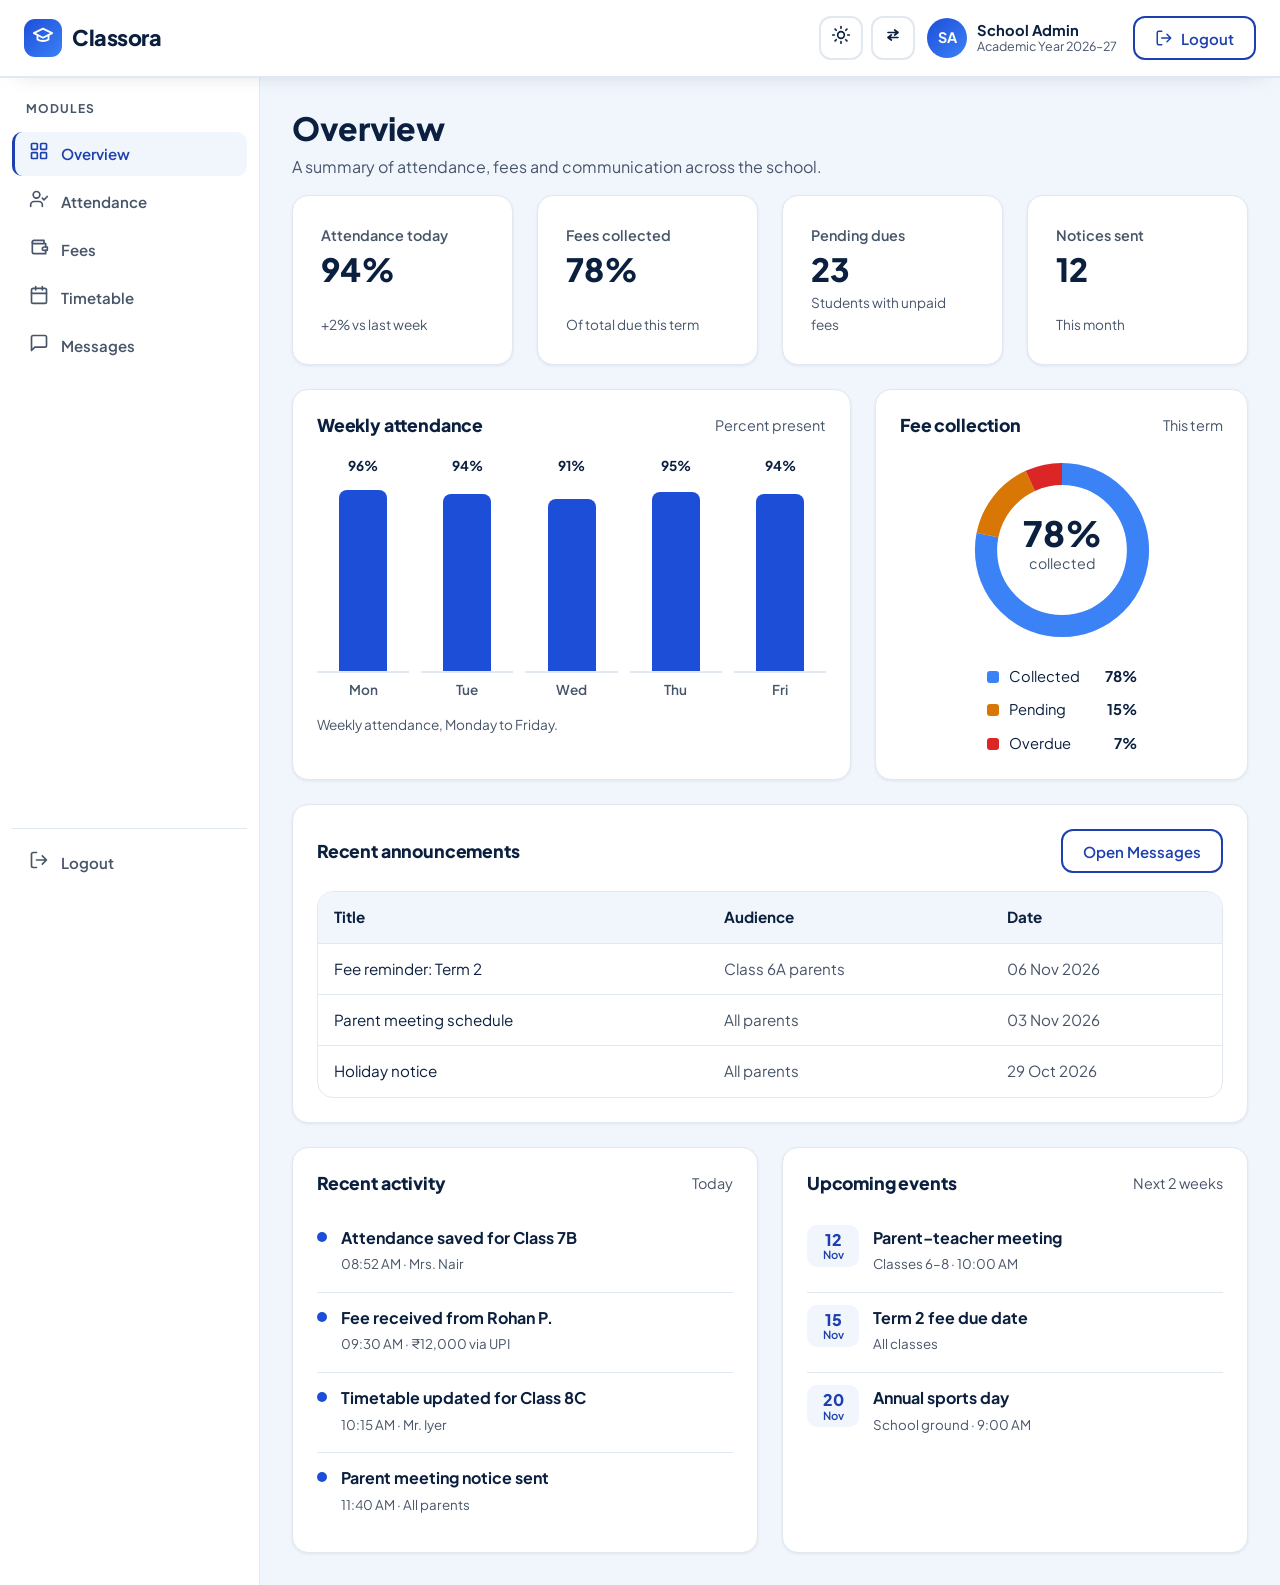
==== dashboard.html @ 637f34c2 "first commit" ====
<!DOCTYPE html>
<html lang="en" dir="ltr" data-theme="light">
<head>
  <meta charset="utf-8">
  <meta name="viewport" content="width=device-width, initial-scale=1">
  <title>Overview — Classora Dashboard</title>
  <meta name="robots" content="noindex">
  <script>
    (function () {
      try {
        var d = document.documentElement;
        d.setAttribute('data-theme', localStorage.getItem('cl-theme') || 'light');
        d.setAttribute('dir', localStorage.getItem('cl-dir') || 'ltr');
      } catch (e) {}
    })();
  </script>
  <link rel="icon" href="data:image/svg+xml,%3Csvg xmlns=%27http://www.w3.org/2000/svg%27 viewBox=%270 0 32 32%27%3E%3Crect width=%2732%27 height=%2732%27 rx=%278%27 fill=%27%231d4ed8%27/%3E%3C/svg%3E">
  <link rel="stylesheet" href="assets/css/style.css">
  <link rel="stylesheet" href="assets/css/responsive.css">
</head>
<body data-page="dashboard" data-layout="dash">

  <header class="site-header dash-header">
    <div class="dash-nav">
      <a class="brand" href="index.html" aria-label="Classora home"><span class="brand-mark"><span data-icon="cap"></span></span><span class="brand-text">Classora</span></a>
      <div class="dash-actions">
        <button type="button" class="icon-btn theme-toggle" data-theme-toggle><span data-icon="sun" data-icon-class="i-sun"></span><span data-icon="moon" data-icon-class="i-moon"></span></button>
        <button type="button" class="icon-btn dir-toggle" data-dir-toggle aria-label="Toggle text direction" title="Toggle text direction"><span data-icon="rtl" data-icon-class="i-rtl"></span></button>
        <div class="profile" role="group" aria-label="Signed in as School Admin">
          <span class="avatar" aria-hidden="true">SA</span>
          <span class="profile-text"><strong>School Admin</strong><small>Academic Year 2026&ndash;27</small></span>
        </div>
        <a class="btn btn-outline logout-btn" href="login.html" aria-label="Logout"><span data-icon="logout"></span><span class="logout-text">Logout</span></a>
      </div>
    </div>
  </header>

  <div class="dash-shell">
    <aside class="dash-side" aria-label="Dashboard navigation">
      <div class="side-inner">
      <nav class="side-nav">
        <div class="side-label">Modules</div>
        <a class="side-link is-active" href="#overview" data-view-link="overview"><span data-icon="grid"></span>Overview</a>
        <a class="side-link" href="#attendance" data-view-link="attendance"><span data-icon="userCheck"></span>Attendance</a>
        <a class="side-link" href="#fees" data-view-link="fees"><span data-icon="wallet"></span>Fees</a>
        <a class="side-link" href="#timetable" data-view-link="timetable"><span data-icon="calendar"></span>Timetable</a>
        <a class="side-link" href="#messages" data-view-link="messages"><span data-icon="chat"></span>Messages</a>
      </nav>
      <div class="side-logout-wrap">
        <a class="side-link side-logout" href="login.html"><span data-icon="logout"></span>Logout</a>
      </div>
      </div>
    </aside>

    <main class="dash-main" id="main">
      <div class="dash-top">
        <h1 id="view-title" tabindex="-1">Overview</h1>
        <p id="view-sub">A summary of attendance, fees and communication across the school.</p>
      </div>

      <!-- Overview -->
      <section class="dash-view" data-view="overview" aria-label="Overview">
        <div class="grid grid-4">
          <article class="card kpi"><span class="kpi-label">Attendance today</span><span class="kpi-value">94%</span><span class="kpi-note">+2% vs last week</span></article>
          <article class="card kpi"><span class="kpi-label">Fees collected</span><span class="kpi-value">78%</span><span class="kpi-note">Of total due this term</span></article>
          <article class="card kpi"><span class="kpi-label">Pending dues</span><span class="kpi-value">23</span><span class="kpi-note">Students with unpaid fees</span></article>
          <article class="card kpi"><span class="kpi-label">Notices sent</span><span class="kpi-value">12</span><span class="kpi-note">This month</span></article>
        </div>

        <div class="dash-cols dash-cols--wide">
          <div class="panel">
            <div class="panel-head"><h2>Weekly attendance</h2><p>Percent present</p></div>
            <div class="bar-chart" role="img" aria-label="Weekly attendance, percent present: Monday 96, Tuesday 94, Wednesday 91, Thursday 95, Friday 94">
              <div class="bars">
                <div class="bar-col"><span class="bar-val">96%</span><div class="bar-track"><div class="bar-fill" style="height:96%"></div></div><span class="bar-lab">Mon</span></div>
                <div class="bar-col"><span class="bar-val">94%</span><div class="bar-track"><div class="bar-fill" style="height:94%"></div></div><span class="bar-lab">Tue</span></div>
                <div class="bar-col"><span class="bar-val">91%</span><div class="bar-track"><div class="bar-fill" style="height:91%"></div></div><span class="bar-lab">Wed</span></div>
                <div class="bar-col"><span class="bar-val">95%</span><div class="bar-track"><div class="bar-fill" style="height:95%"></div></div><span class="bar-lab">Thu</span></div>
                <div class="bar-col"><span class="bar-val">94%</span><div class="bar-track"><div class="bar-fill" style="height:94%"></div></div><span class="bar-lab">Fri</span></div>
              </div>
            </div>
            <p class="chart-note">Weekly attendance, Monday to Friday.</p>
          </div>
          <div class="panel panel--fill">
            <div class="panel-head"><h2>Fee collection</h2><p>This term</p></div>
            <div class="donut-wrap">
              <svg class="donut" viewBox="0 0 120 120" role="img" aria-label="Fee collection: 78 percent collected, 15 percent pending, 7 percent overdue">
                <circle cx="60" cy="60" r="48" fill="none" stroke="var(--border)" stroke-width="14"/>
                <circle cx="60" cy="60" r="48" fill="none" stroke="var(--chart-2)" stroke-width="14" stroke-dasharray="235.24 301.59" stroke-dashoffset="0" transform="rotate(-90 60 60)"/>
                <circle cx="60" cy="60" r="48" fill="none" stroke="var(--chart-3)" stroke-width="14" stroke-dasharray="45.24 301.59" stroke-dashoffset="-235.24" transform="rotate(-90 60 60)"/>
                <circle cx="60" cy="60" r="48" fill="none" stroke="var(--chart-4)" stroke-width="14" stroke-dasharray="21.11 301.59" stroke-dashoffset="-280.48" transform="rotate(-90 60 60)"/>
                <text class="t-main" x="60" y="58" text-anchor="middle">78%</text>
                <text class="t-sub" x="60" y="72" text-anchor="middle">collected</text>
              </svg>
              <ul class="legend">
                <li><i style="background:var(--chart-2)"></i>Collected<span>78%</span></li>
                <li><i style="background:var(--chart-3)"></i>Pending<span>15%</span></li>
                <li><i style="background:var(--chart-4)"></i>Overdue<span>7%</span></li>
              </ul>
            </div>
          </div>
        </div>

        <div class="panel">
          <div class="panel-head"><h2>Recent announcements</h2><button type="button" class="btn btn-outline" data-goto="messages">Open Messages</button></div>
          <div class="table-wrap" tabindex="0" role="region" aria-label="Recent announcements table">
            <table class="data-table">
              <thead><tr><th scope="col">Title</th><th scope="col">Audience</th><th scope="col">Date</th></tr></thead>
              <tbody>
                <tr><td>Fee reminder: Term 2</td><td class="muted">Class 6A parents</td><td class="muted">06 Nov 2026</td></tr>
                <tr><td>Parent meeting schedule</td><td class="muted">All parents</td><td class="muted">03 Nov 2026</td></tr>
                <tr><td>Holiday notice</td><td class="muted">All parents</td><td class="muted">29 Oct 2026</td></tr>
              </tbody>
            </table>
          </div>
        </div>

        <div class="dash-cols">
          <div class="panel">
            <div class="panel-head"><h2>Recent activity</h2><p>Today</p></div>
            <ul class="feed">
              <li><span class="feed-dot"></span><div><strong>Attendance saved for Class 7B</strong><small>08:52 AM &middot; Mrs. Nair</small></div></li>
              <li><span class="feed-dot"></span><div><strong>Fee received from Rohan P.</strong><small>09:30 AM &middot; &#8377;12,000 via UPI</small></div></li>
              <li><span class="feed-dot"></span><div><strong>Timetable updated for Class 8C</strong><small>10:15 AM &middot; Mr. Iyer</small></div></li>
              <li><span class="feed-dot"></span><div><strong>Parent meeting notice sent</strong><small>11:40 AM &middot; All parents</small></div></li>
            </ul>
          </div>
          <div class="panel">
            <div class="panel-head"><h2>Upcoming events</h2><p>Next 2 weeks</p></div>
            <ul class="feed">
              <li><span class="feed-date">12<small>Nov</small></span><div><strong>Parent&ndash;teacher meeting</strong><small>Classes 6&ndash;8 &middot; 10:00 AM</small></div></li>
              <li><span class="feed-date">15<small>Nov</small></span><div><strong>Term 2 fee due date</strong><small>All classes</small></div></li>
              <li><span class="feed-date">20<small>Nov</small></span><div><strong>Annual sports day</strong><small>School ground &middot; 9:00 AM</small></div></li>
            </ul>
          </div>
        </div>
      </section>

      <!-- Attendance -->
      <section class="dash-view" data-view="attendance" aria-label="Attendance" hidden>
        <div class="grid grid-3">
          <article class="card kpi"><span class="kpi-label">Present</span><span class="kpi-value" data-count="present">0</span><span class="kpi-note">Class 6A &middot; 8 students</span></article>
          <article class="card kpi"><span class="kpi-label">Absent</span><span class="kpi-value" data-count="absent">0</span><span class="kpi-note">Updates as you change a status</span></article>
          <article class="card kpi"><span class="kpi-label">Late</span><span class="kpi-value" data-count="late">0</span><span class="kpi-note">Updates as you change a status</span></article>
        </div>
        <div class="toolbar">
          <div class="chip-group" role="group" aria-label="Class">
            <span class="chip is-on">Class 6A</span><span class="chip">Class 7B</span><span class="chip">Class 8C</span><span class="chip">Class 9A</span>
          </div>
          <div class="toolbar-right"><span class="date-pill">Mon, 9 Nov 2026</span><button type="button" class="btn btn-outline" data-mark-all>Mark all present</button></div>
        </div>
        <div class="dash-cols dash-cols--wide">
        <div class="stack">
        <div class="panel">
          <div class="panel-head"><h2>Class 6A attendance</h2><button type="button" class="btn btn-primary" data-action-msg="Attendance for Class 6A has been saved.">Save attendance</button></div>
          <div class="table-wrap" tabindex="0" role="region" aria-label="Class 6A attendance table">
            <table class="data-table data-table--compact">
              <thead><tr><th scope="col">Roll</th><th scope="col">Student</th><th scope="col">Status</th></tr></thead>
              <tbody>
                <tr><td class="muted">01</td><td>Aarav S.</td><td><select class="att-select select-sm" aria-label="Attendance for Aarav S."><option value="present" selected>Present</option><option value="absent">Absent</option><option value="late">Late</option></select></td></tr>
                <tr><td class="muted">02</td><td>Meera K.</td><td><select class="att-select select-sm" aria-label="Attendance for Meera K."><option value="present" selected>Present</option><option value="absent">Absent</option><option value="late">Late</option></select></td></tr>
                <tr><td class="muted">03</td><td>Rohan P.</td><td><select class="att-select select-sm" aria-label="Attendance for Rohan P."><option value="present">Present</option><option value="absent" selected>Absent</option><option value="late">Late</option></select></td></tr>
                <tr><td class="muted">04</td><td>Ananya D.</td><td><select class="att-select select-sm" aria-label="Attendance for Ananya D."><option value="present" selected>Present</option><option value="absent">Absent</option><option value="late">Late</option></select></td></tr>
                <tr><td class="muted">05</td><td>Kabir M.</td><td><select class="att-select select-sm" aria-label="Attendance for Kabir M."><option value="present">Present</option><option value="absent">Absent</option><option value="late" selected>Late</option></select></td></tr>
                <tr><td class="muted">06</td><td>Isha R.</td><td><select class="att-select select-sm" aria-label="Attendance for Isha R."><option value="present" selected>Present</option><option value="absent">Absent</option><option value="late">Late</option></select></td></tr>
                <tr><td class="muted">07</td><td>Vihaan T.</td><td><select class="att-select select-sm" aria-label="Attendance for Vihaan T."><option value="present" selected>Present</option><option value="absent">Absent</option><option value="late">Late</option></select></td></tr>
                <tr><td class="muted">08</td><td>Diya N.</td><td><select class="att-select select-sm" aria-label="Attendance for Diya N."><option value="present" selected>Present</option><option value="absent">Absent</option><option value="late">Late</option></select></td></tr>
              </tbody>
            </table>
          </div>
          <div class="form-status" role="status" aria-live="polite" hidden><span class="status-text"></span></div>
        </div>
        <div class="panel">
          <div class="panel-head"><h2>Last 10 school days</h2><p>School-wide percent present</p></div>
          <div class="spark" role="img" aria-label="School-wide attendance over the last 10 school days, between 89 and 96 percent">
            <i style="height:92%"></i><i style="height:94%"></i><i style="height:90%"></i><i style="height:95%"></i><i style="height:96%"></i><i style="height:91%"></i><i style="height:89%"></i><i style="height:94%"></i><i style="height:95%"></i><i style="height:94%"></i>
          </div>
          <p class="chart-note">Average 93.0% &middot; best day 96% &middot; lowest day 89%.</p>
        </div>
        </div>
        <div class="stack">
          <div class="panel">
            <div class="panel-head"><h2>Class-wise today</h2><p>Percent present</p></div>
            <ul class="meters">
              <li><span>Class 6A</span><div class="meter"><i style="width:94%"></i></div><b>94%</b></li>
              <li><span>Class 7B</span><div class="meter"><i style="width:95%"></i></div><b>95%</b></li>
              <li><span>Class 8C</span><div class="meter"><i style="width:89%"></i></div><b>89%</b></li>
              <li><span>Class 9A</span><div class="meter"><i style="width:92%"></i></div><b>92%</b></li>
              <li><span>Class 10B</span><div class="meter"><i style="width:97%"></i></div><b>97%</b></li>
            </ul>
          </div>
          <div class="panel">
            <div class="panel-head"><h2>Needs follow-up</h2><p>Absent or late today</p></div>
            <ul class="feed">
              <li><span class="avatar avatar--sm" aria-hidden="true">RP</span><div><strong>Rohan P.</strong><small>Absent &middot; Parent not yet informed</small></div><button type="button" class="btn btn-outline btn-sm" data-action-msg="Parent of Rohan P. has been notified.">Notify</button></li>
              <li><span class="avatar avatar--sm" aria-hidden="true">KM</span><div><strong>Kabir M.</strong><small>Late &middot; Arrived 09:20</small></div><button type="button" class="btn btn-outline btn-sm" data-action-msg="Parent of Kabir M. has been notified.">Notify</button></li>
            </ul>
            <div class="form-status" role="status" aria-live="polite" hidden><span class="status-text"></span></div>
          </div>
          <div class="panel">
            <div class="panel-head"><h2>Leave requests</h2><p>Awaiting approval</p></div>
            <ul class="feed">
              <li><span class="avatar avatar--sm" aria-hidden="true">AD</span><div><strong>Ananya D.</strong><small>Class 6A &middot; 10 &ndash; 11 Nov &middot; Family function</small></div><button type="button" class="btn btn-outline btn-sm" data-action-msg="Leave approved for Ananya D.">Approve</button></li>
              <li><span class="avatar avatar--sm" aria-hidden="true">IR</span><div><strong>Isha R.</strong><small>Class 8C &middot; 12 Nov &middot; Medical</small></div><button type="button" class="btn btn-outline btn-sm" data-action-msg="Leave approved for Isha R.">Approve</button></li>
              <li><span class="avatar avatar--sm" aria-hidden="true">VT</span><div><strong>Vihaan T.</strong><small>Class 8C &middot; 14 Nov &middot; Sports event</small></div><button type="button" class="btn btn-outline btn-sm" data-action-msg="Leave approved for Vihaan T.">Approve</button></li>
            </ul>
            <div class="form-status" role="status" aria-live="polite" hidden><span class="status-text"></span></div>
          </div>
        </div>
        </div>
      </section>

      <!-- Fees -->
      <section class="dash-view" data-view="fees" aria-label="Fees" hidden>
        <div class="grid grid-3">
          <article class="card kpi"><span class="kpi-label">Collected</span><span class="kpi-value">&#8377;4,86,000</span><span class="kpi-note">78% of total due</span></article>
          <article class="card kpi"><span class="kpi-label">Pending</span><span class="kpi-value">&#8377;93,000</span><span class="kpi-note">15% of total due</span></article>
          <article class="card kpi"><span class="kpi-label">Overdue</span><span class="kpi-value">&#8377;43,000</span><span class="kpi-note">7% of total due</span></article>
        </div>
        <div class="panel">
          <div class="panel-head"><h2>Term 2 collection</h2><p>&#8377;6,22,000 due in total</p></div>
          <div class="stackbar" role="img" aria-label="78 percent collected, 15 percent pending, 7 percent overdue"><i style="width:78%;background:var(--chart-2)"></i><i style="width:15%;background:var(--chart-3)"></i><i style="width:7%;background:var(--chart-4)"></i></div>
          <ul class="legend legend--row"><li><i style="background:var(--chart-2)"></i>Collected<span>78%</span></li><li><i style="background:var(--chart-3)"></i>Pending<span>15%</span></li><li><i style="background:var(--chart-4)"></i>Overdue<span>7%</span></li></ul>
        </div>
        <div class="toolbar">
          <div class="chip-group" data-filter-group="fee-table" role="group" aria-label="Filter fee records">
            <button type="button" class="chip is-on" data-filter="all" aria-pressed="true">All</button><button type="button" class="chip" data-filter="paid" aria-pressed="false">Paid</button><button type="button" class="chip" data-filter="pending" aria-pressed="false">Pending</button><button type="button" class="chip" data-filter="overdue" aria-pressed="false">Overdue</button>
          </div>
          <div class="toolbar-right"><span class="date-pill">Term 2 &middot; 2026&ndash;27</span></div>
        </div>
        <div class="dash-cols dash-cols--wide">
        <div class="stack">
        <div class="panel">
          <div class="panel-head"><h2>Fee records</h2><button type="button" class="btn btn-primary" data-action-msg="Fee reminders have been queued for all students with pending dues.">Send reminders</button></div>
          <div class="table-wrap" tabindex="0" role="region" aria-label="Fee records table">
            <table class="data-table" id="fee-table">
              <thead><tr><th scope="col">Student</th><th scope="col">Class</th><th scope="col">Amount</th><th scope="col">Due date</th><th scope="col">Status</th></tr></thead>
              <tbody>
                <tr data-status="paid"><td>Aarav S.</td><td class="muted">6A</td><td>&#8377;12,000</td><td class="muted">15 Nov 2026</td><td><span class="badge badge--ok">Paid</span></td></tr>
                <tr data-status="pending"><td>Meera K.</td><td class="muted">6A</td><td>&#8377;12,000</td><td class="muted">15 Nov 2026</td><td><span class="badge badge--warn">Pending</span></td></tr>
                <tr data-status="overdue"><td>Rohan P.</td><td class="muted">6A</td><td>&#8377;12,000</td><td class="muted">31 Oct 2026</td><td><span class="badge badge--bad">Overdue</span></td></tr>
                <tr data-status="paid"><td>Ananya D.</td><td class="muted">7B</td><td>&#8377;13,500</td><td class="muted">15 Nov 2026</td><td><span class="badge badge--ok">Paid</span></td></tr>
                <tr data-status="pending"><td>Kabir M.</td><td class="muted">7B</td><td>&#8377;13,500</td><td class="muted">15 Nov 2026</td><td><span class="badge badge--warn">Pending</span></td></tr>
                <tr data-status="overdue"><td>Isha R.</td><td class="muted">8C</td><td>&#8377;15,000</td><td class="muted">31 Oct 2026</td><td><span class="badge badge--bad">Overdue</span></td></tr>
                <tr data-status="paid"><td>Vihaan T.</td><td class="muted">8C</td><td>&#8377;15,000</td><td class="muted">15 Nov 2026</td><td><span class="badge badge--ok">Paid</span></td></tr>
                <tr data-status="paid"><td>Diya N.</td><td class="muted">9A</td><td>&#8377;16,500</td><td class="muted">15 Nov 2026</td><td><span class="badge badge--ok">Paid</span></td></tr>
              </tbody>
            </table>
          </div>
          <p class="chart-note">Showing 8 of 8 records.</p>
          <div class="form-status" role="status" aria-live="polite" hidden><span class="status-text"></span></div>
        </div>
          <div class="panel">
            <div class="panel-head"><h2>Upcoming dues</h2><p>Next 3 weeks</p></div>
            <ul class="feed">
              <li><span class="feed-date">15<small>Nov</small></span><div><strong>Term 2 instalment</strong><small>All classes &middot; &#8377;1,24,000 expected</small></div></li>
              <li><span class="feed-date">30<small>Nov</small></span><div><strong>Transport fee</strong><small>Bus routes 1&ndash;4 &middot; &#8377;38,000</small></div></li>
              <li><span class="feed-date">05<small>Dec</small></span><div><strong>Annual day contribution</strong><small>Classes 6&ndash;10 &middot; &#8377;22,500</small></div></li>
            </ul>
          </div>
        </div>
        <div class="stack">
          <div class="panel">
            <div class="panel-head"><h2>Collection by class</h2><p>Percent collected</p></div>
            <ul class="meters">
              <li><span>Class 6A</span><div class="meter"><i style="width:82%"></i></div><b>82%</b></li>
              <li><span>Class 7B</span><div class="meter"><i style="width:76%"></i></div><b>76%</b></li>
              <li><span>Class 8C</span><div class="meter"><i style="width:71%"></i></div><b>71%</b></li>
              <li><span>Class 9A</span><div class="meter"><i style="width:84%"></i></div><b>84%</b></li>
            </ul>
          </div>
          <div class="panel">
            <div class="panel-head"><h2>How parents pay</h2><p>This term</p></div>
            <ul class="meters">
              <li><span>UPI</span><div class="meter"><i style="width:52%"></i></div><b>52%</b></li>
              <li><span>Cards</span><div class="meter"><i style="width:21%"></i></div><b>21%</b></li>
              <li><span>Net banking</span><div class="meter"><i style="width:17%"></i></div><b>17%</b></li>
              <li><span>Cash</span><div class="meter"><i style="width:10%"></i></div><b>10%</b></li>
            </ul>
          </div>
          <div class="panel">
            <div class="panel-head"><h2>Recent payments</h2><p>Last 7 days</p></div>
            <ul class="feed">
              <li><span class="avatar avatar--sm" aria-hidden="true">AS</span><div><strong>Aarav S.</strong><small>&#8377;12,000 &middot; UPI &middot; 8 Nov</small></div><span class="badge badge--ok">Paid</span></li>
              <li><span class="avatar avatar--sm" aria-hidden="true">AD</span><div><strong>Ananya D.</strong><small>&#8377;13,500 &middot; Card &middot; 7 Nov</small></div><span class="badge badge--ok">Paid</span></li>
              <li><span class="avatar avatar--sm" aria-hidden="true">VT</span><div><strong>Vihaan T.</strong><small>&#8377;15,000 &middot; Net banking &middot; 5 Nov</small></div><span class="badge badge--ok">Paid</span></li>
              <li><span class="avatar avatar--sm" aria-hidden="true">DN</span><div><strong>Diya N.</strong><small>&#8377;16,500 &middot; UPI &middot; 4 Nov</small></div><span class="badge badge--ok">Paid</span></li>
            </ul>
          </div>
        </div>
        </div>
      </section>

      <!-- Timetable -->
      <section class="dash-view" data-view="timetable" aria-label="Timetable" hidden>
        <div class="panel">
          <div class="panel-head"><h2>Class 6A weekly timetable</h2><p>Term 2 schedule</p></div>
          <div class="table-wrap" tabindex="0" role="region" aria-label="Weekly timetable">
            <table class="data-table tt">
              <thead><tr><th scope="col">Time</th><th scope="col">Mon</th><th scope="col">Tue</th><th scope="col">Wed</th><th scope="col">Thu</th><th scope="col">Fri</th></tr></thead>
              <tbody>
                <tr><td>08:30</td><td>Mathematics</td><td>English</td><td>Science</td><td>Mathematics</td><td>History</td></tr>
                <tr><td>09:20</td><td>English</td><td>Science</td><td>Mathematics</td><td>Art</td><td>English</td></tr>
                <tr><td>10:10</td><td>Science</td><td>History</td><td>English</td><td>Science</td><td>Mathematics</td></tr>
                <tr class="break"><td>11:00</td><td colspan="5">Break</td></tr>
                <tr><td>11:30</td><td>History</td><td>Mathematics</td><td>Computer Lab</td><td>English</td><td>Science</td></tr>
                <tr><td>12:20</td><td>Physical Ed.</td><td>Art</td><td>History</td><td>Mathematics</td><td>Library</td></tr>
                <tr><td>13:10</td><td>Library</td><td>Physical Ed.</td><td>Art</td><td>Computer Lab</td><td>Physical Ed.</td></tr>
              </tbody>
            </table>
          </div>
        </div>
      </section>

      <!-- Messages -->
      <section class="dash-view" data-view="messages" aria-label="Messages" hidden>
        <div class="dash-cols">
          <div class="panel">
            <div class="panel-head"><h2>New announcement</h2></div>
            <form data-form data-ok="Announcement sent to parents of the selected class." novalidate>
              <div class="form-grid">
                <div class="field field--full">
                  <label for="m-aud">Audience <span class="req" aria-hidden="true">*</span></label>
                  <select id="m-aud" name="audience" required>
                    <option value="">Select audience</option>
                    <option>All parents</option>
                    <option>Class 6A parents</option>
                    <option>Class 7B parents</option>
                    <option>Class 8C parents</option>
                  </select>
                  <span class="field-error" role="alert"></span>
                </div>
                <div class="field field--full">
                  <label for="m-sub">Subject <span class="req" aria-hidden="true">*</span></label>
                  <input id="m-sub" name="subject" type="text" placeholder="Announcement subject" required>
                  <span class="field-error" role="alert"></span>
                </div>
                <div class="field field--full">
                  <label for="m-msg">Message <span class="req" aria-hidden="true">*</span></label>
                  <textarea id="m-msg" name="message" placeholder="Write your message to parents" required></textarea>
                  <span class="field-error" role="alert"></span>
                </div>
              </div>
              <div class="form-actions"><button type="submit" class="btn btn-primary">Send announcement</button></div>
              <div class="form-status" role="status" aria-live="polite" hidden><span class="status-text"></span></div>
            </form>
          </div>
          <div class="panel">
            <div class="panel-head"><h2>Recent announcements</h2><p>Last 7 days</p></div>
            <div class="table-wrap" tabindex="0" role="region" aria-label="Recent announcements table">
              <table class="data-table">
                <thead><tr><th scope="col">Title</th><th scope="col">Audience</th><th scope="col">Date</th></tr></thead>
                <tbody>
                  <tr><td>Fee reminder: Term 2</td><td class="muted">Class 6A parents</td><td class="muted">06 Nov 2026</td></tr>
                  <tr><td>Parent meeting schedule</td><td class="muted">All parents</td><td class="muted">03 Nov 2026</td></tr>
                  <tr><td>Holiday notice</td><td class="muted">All parents</td><td class="muted">29 Oct 2026</td></tr>
                  <tr><td>Sports day details</td><td class="muted">Class 8C parents</td><td class="muted">22 Oct 2026</td></tr>
                </tbody>
              </table>
            </div>
          </div>
        </div>
      </section>
    </main>
  </div>

  <script src="assets/js/main.js"></script>
  <script src="assets/js/dashboard.js"></script>
</body>
</html>
---- assets/css/style.css ----
/* =========================================================
   Classora — School Management SaaS
   Design system + shared components (logical properties used
   throughout so RTL mirrors without per-component overrides)
   ========================================================= */

:root {
  --primary: #1d4ed8;
  --primary-700: #1e40af;
  --primary-text: #1e40af;
  --accent: #e8603f;
  --accent-soft: #fde4dc;
  --bg: #ffffff;
  --bg-soft: #f1f6fd;
  --surface: #ffffff;
  --text: #0b1f3f;
  --muted: #475569;
  --border: #e2e8f0;
  --footer-bg: #0b1f3f;
  --footer-text: #b3c6e6;
  --shadow-sm: 0 1px 3px rgba(15, 23, 42, .08);
  --shadow-md: 0 10px 30px rgba(15, 23, 42, .08);
  --shadow-lg: 0 24px 60px rgba(11, 31, 63, .18);
  --radius: 16px;
  --radius-sm: 12px;
  --container: 1240px;
  --gutter: clamp(16px, 4vw, 32px);
  --header-h: 76px;
  --btn-h: 44px;
  --hero-h: 380px; /* shared inner-page hero height (About, Features, Pricing, Contact) */
  --section-y: clamp(56px, 8vw, 96px);
  --font: "Plus Jakarta Sans", "Inter", system-ui, -apple-system, "Segoe UI", Roboto, Arial, sans-serif;
}

html[data-theme="dark"] {
  --primary-text: #93bbff;
  --accent: #7db4f0;
  --accent-soft: #4a2418;
  --bg: #0a1428;
  --bg-soft: #0f1e3a;
  --surface: #122547;
  --text: #e6eefc;
  --muted: #a9bddf;
  --border: #2a4170;
  --footer-bg: #050d1e;
  --shadow-sm: 0 1px 3px rgba(0, 0, 0, .4);
  --shadow-md: 0 10px 30px rgba(0, 0, 0, .35);
  --shadow-lg: 0 24px 60px rgba(0, 0, 0, .5);
}

/* ---------- Base ---------- */
*, *::before, *::after { box-sizing: border-box; }
html { scroll-behavior: smooth; -webkit-text-size-adjust: 100%; }
body {
  margin: 0;
  font-family: var(--font);
  font-size: 16px;
  line-height: 1.6;
  color: var(--text);
  background: var(--bg);
  min-width: 0;
}
img { max-width: 100%; height: auto; display: block; background: var(--bg-soft); }
a { color: inherit; text-decoration: none; }
h1, h2, h3, h4 { line-height: 1.2; margin: 0 0 .5em; letter-spacing: -.01em; overflow-wrap: anywhere; }
h1 { font-size: clamp(2rem, 5vw, 3.5rem); font-weight: 800; }
h2 { font-size: clamp(1.6rem, 3.4vw, 2.5rem); font-weight: 800; }
h3 { font-size: 1.2rem; font-weight: 700; }
p { margin: 0 0 1em; color: var(--muted); overflow-wrap: anywhere; }
ul { margin: 0; padding: 0; list-style: none; }
button { font: inherit; color: inherit; cursor: pointer; }
:focus-visible { outline: 3px solid var(--accent); outline-offset: 2px; border-radius: 6px; }
.sr-only { position: absolute; width: 1px; height: 1px; overflow: hidden; clip: rect(0 0 0 0); white-space: nowrap; }
.icon { width: 1.25em; height: 1.25em; flex: none; }

.container { width: 100%; max-width: var(--container); margin-inline: auto; padding-inline: var(--gutter); }
.section { padding-block: var(--section-y); }
.section--soft { background: var(--bg-soft); }
.section-head { max-width: 680px; margin: 0 auto 48px; text-align: center; }
.eyebrow {
  display: inline-block; font-size: .8rem; font-weight: 700; letter-spacing: .08em; text-transform: uppercase;
  color: var(--primary-text); background: var(--bg-soft); border: 1px solid var(--border);
  padding: 6px 14px; border-radius: 999px; margin-bottom: 16px;
}
.section--soft .eyebrow { background: var(--surface); }

/* ---------- Buttons (one size system everywhere) ---------- */
.btn {
  display: inline-flex; align-items: center; justify-content: center; gap: 8px;
  height: var(--btn-h); padding-inline: 20px;
  font-size: 15px; font-weight: 600; line-height: 1; white-space: nowrap;
  border-radius: var(--radius-sm); border: 2px solid transparent;
  transition: background-color .2s, border-color .2s, color .2s, transform .2s;
}
.btn .icon { width: 18px; height: 18px; }
.btn-primary { background: var(--primary); color: #fff; border-color: var(--primary); }
.btn-primary:hover { background: var(--primary-700); border-color: var(--primary-700); }
.btn-outline { background: transparent; color: var(--primary-text); border-color: var(--primary-text); }
.btn-outline:hover { background: var(--primary); border-color: var(--primary); color: #fff; }
.btn-light { background: #fff; color: #0b1f3f; border-color: #fff; }
.btn-light:hover { background: #e3edff; border-color: #e3edff; }
.btn-ghost-light { background: transparent; color: #fff; border-color: rgba(255, 255, 255, .7); }
.btn-ghost-light:hover { background: rgba(255, 255, 255, .15); }
.btn-lg { height: 52px; padding-inline: 28px; font-size: 16px; }

.icon-btn {
  display: inline-flex; align-items: center; justify-content: center;
  width: var(--btn-h); height: var(--btn-h); flex: none;
  border: 2px solid var(--border); background: var(--surface); color: var(--text);
  border-radius: var(--radius-sm); font-size: 13px; font-weight: 700;
  transition: border-color .2s, background-color .2s;
}
.icon-btn:hover { border-color: var(--primary-text); }
.icon-btn .icon { width: 20px; height: 20px; }
.theme-toggle .i-moon { display: none; }
html[data-theme="dark"] .theme-toggle .i-sun { display: none; }
html[data-theme="dark"] .theme-toggle .i-moon { display: block; }

/* ---------- Header / navbar ---------- */
.site-header {
  position: sticky; top: 0; z-index: 100; height: var(--header-h);
  background: color-mix(in srgb, var(--bg) 92%, transparent);
  backdrop-filter: blur(10px); -webkit-backdrop-filter: blur(10px);
  border-bottom: 1px solid var(--border);
}
.nav { height: 100%; display: flex; align-items: center; gap: 24px; }
.brand { display: inline-flex; align-items: center; gap: 10px; font-weight: 800; font-size: 1.35rem; letter-spacing: -.02em; flex: none; }
.brand-mark {
  width: 38px; height: 38px; border-radius: 11px; display: grid; place-items: center; color: #fff;
  background: linear-gradient(135deg, #1d4ed8, #3b82f6);
}
.brand-mark .icon { width: 22px; height: 22px; }

.nav-links { display: flex; align-items: center; gap: 2px; margin-inline: auto; }
.nav-link {
  display: inline-flex; align-items: center; gap: 6px; height: 40px; padding-inline: 14px;
  font-size: 15px; font-weight: 600; color: var(--muted); border-radius: 10px; white-space: nowrap;
  background: none; border: 0; transition: color .2s, background-color .2s;
}
.nav-link:hover { color: var(--text); background: var(--bg-soft); }
.nav-link.is-active { color: var(--primary-text); background: var(--bg-soft); box-shadow: inset 0 -3px 0 var(--primary-text); }
.nav-link .chev { width: 14px; height: 14px; transition: transform .2s; }
.nav-dd[data-open="true"] > .nav-link .chev { transform: rotate(180deg); }

.nav-dd { position: relative; }
.dd-menu {
  position: absolute; inset-inline-start: 0; top: calc(100% + 8px); min-width: 190px; padding: 8px;
  background: var(--surface); border: 1px solid var(--border); border-radius: var(--radius-sm);
  box-shadow: var(--shadow-md); display: none;
}
.nav-dd[data-open="true"] > .dd-menu { display: block; }
.dd-menu a { display: block; padding: 10px 14px; border-radius: 8px; font-weight: 600; font-size: 15px; color: var(--muted); }
.dd-menu a:hover, .dd-menu a.is-active { background: var(--bg-soft); color: var(--primary-text); }

.nav-actions { display: flex; align-items: center; gap: 10px; flex: none; }
.nav-actions .btn { min-width: 112px; }
.nav-toggle { display: none; }
.nav-toggle .i-close { display: none; }
.nav-toggle[aria-expanded="true"] .i-menu { display: none; }
.nav-toggle[aria-expanded="true"] .i-close { display: block; }

/* mobile / tablet panel */
.mobile-menu {
  display: none; position: fixed; inset-inline: 0; top: var(--header-h); bottom: 0; z-index: 99;
  overflow-y: auto; padding: 16px var(--gutter) 32px; background: var(--bg); border-top: 1px solid var(--border);
}
.mobile-menu[data-open="true"] { display: block; }
.mobile-menu .m-link {
  display: flex; align-items: center; justify-content: space-between; width: 100%;
  min-height: 52px; padding: 12px 16px; font-size: 17px; font-weight: 600; color: var(--text);
  background: none; border: 0; border-bottom: 1px solid var(--border); text-align: start;
  border-radius: 12px; transition: background-color .2s, color .2s, border-color .2s;
  margin-block: 3px;
}
.mobile-menu .m-link:hover {
  background: var(--bg-soft);
  color: var(--text);
}
.mobile-menu .m-link.is-active {
  color: #1d4ed8;
  background: #dbeafe;
  font-weight: 800;
  border-inline-start: 4px solid #1d4ed8;
  border-bottom-color: transparent;
  padding-inline-start: 16px;
  box-shadow: 0 2px 8px -2px rgba(29, 78, 216, .18);
}
html[data-theme="dark"] .mobile-menu .m-link.is-active {
  color: #bfdbfe;
  background: #1e3a8a;
  border-inline-start-color: #60a5fa;
  border-bottom-color: transparent;
  box-shadow: 0 2px 8px -2px rgba(0, 0, 0, .4);
}
.mobile-menu .m-link.is-active .chev {
  color: #1d4ed8;
}
html[data-theme="dark"] .mobile-menu .m-link.is-active .chev {
  color: #bfdbfe;
}
.mobile-menu .m-sub {
  display: none;
  padding: 6px 0 6px 14px;
  border-inline-start: 2px solid var(--border);
  margin-inline-start: 14px;
  margin-block: 4px;
}
.mobile-menu .m-dd[data-open="true"] .m-sub { display: block; }
.mobile-menu .m-dd[data-open="true"] .chev { transform: rotate(180deg); }
.mobile-menu .m-sub .m-link {
  min-height: 44px;
  font-size: 15px;
  border-bottom: 0;
  padding: 10px 14px;
}
.mobile-menu .m-sub .m-link.is-active {
  background: #dbeafe;
  color: #1d4ed8;
  font-weight: 800;
  border-inline-start: 3px solid #1d4ed8;
  box-shadow: none;
}
html[data-theme="dark"] .mobile-menu .m-sub .m-link.is-active {
  background: #1e3a8a;
  color: #bfdbfe;
  border-inline-start-color: #60a5fa;
}
.m-controls { display: flex; gap: 12px; margin-top: 24px; }
.m-controls .icon-btn {
  flex: 1 1 0;
  height: 48px;
  width: auto;
  min-width: 0;
  display: inline-flex;
  align-items: center;
  justify-content: center;
  border-radius: var(--radius-sm);
  background: var(--surface);
  border: 2px solid var(--border);
  transition: background-color .2s, border-color .2s, color .2s, box-shadow .2s;
}
.m-controls .icon-btn:hover {
  background: var(--bg-soft);
  border-color: var(--primary);
  color: var(--primary);
}
.m-controls .icon-btn .icon {
  width: 22px;
  height: 22px;
}
[dir="rtl"] .dir-toggle {
  border-color: var(--primary);
  color: var(--primary-text);
  background: var(--bg-soft);
}
.m-actions { display: grid; gap: 10px; margin-top: 16px; }
.m-actions .btn { width: 100%; }

/* ---------- Hero system (inner pages share one height) ---------- */
.page-hero {
  position: relative; display: flex; align-items: center; height: var(--hero-h);
  color: #fff; background: #0b1f3f center / cover no-repeat; isolation: isolate;
}
.page-hero::before { content: ""; position: absolute; inset: 0; z-index: -1; background: linear-gradient(100deg, rgba(11,31,63,.92), rgba(11,31,63,.6)); }
[dir="rtl"] .page-hero::before { background: linear-gradient(260deg, rgba(11,31,63,.92), rgba(11,31,63,.6)); }
.page-hero h1, .page-hero p { color: #fff; }
.page-hero p { max-width: 620px; opacity: .92; font-size: 1.1rem; }

/* ---------- Card grids (desktop 3/4 cols; tablet max 2; phone 1) ---------- */
.grid { display: grid; gap: 24px; }
.grid-2 { grid-template-columns: repeat(2, minmax(0, 1fr)); }
.grid-3 { grid-template-columns: repeat(3, minmax(0, 1fr)); }
.grid-4 { grid-template-columns: repeat(4, minmax(0, 1fr)); }
.card {
  display: flex; flex-direction: column; height: 100%;
  padding: 28px; background: var(--surface); border: 1px solid var(--border);
  border-radius: var(--radius); box-shadow: var(--shadow-sm);
  transition: box-shadow .2s, transform .2s, border-color .2s;
}
.card:hover { box-shadow: var(--shadow-md); transform: translateY(-3px); border-color: color-mix(in srgb, var(--primary) 35%, var(--border)); }
.card p { flex: 1 1 auto; margin-bottom: 0; }
.card .card-link { margin-top: 18px; display: inline-flex; align-items: center; gap: 6px; font-weight: 700; color: var(--primary-text); }
.card-icon {
  width: 52px; height: 52px; display: grid; place-items: center; margin-bottom: 20px;
  border-radius: 14px; color: var(--primary-text); background: var(--bg-soft); border: 1px solid var(--border);
}
.section--soft .card-icon { background: var(--bg); }
.card-icon .icon { width: 26px; height: 26px; }

/* ---------- Footer (public pages only) ---------- */
.site-footer { background: var(--footer-bg); color: var(--footer-text); padding-top: 72px; }
.footer-grid { display: grid; grid-template-columns: 1.6fr 1fr 1fr 1.2fr; gap: 40px; padding-bottom: 56px; }
.site-footer .brand { color: #fff; margin-bottom: 16px; }
.site-footer p { color: var(--footer-text); }
.site-footer h4 { color: #fff; font-size: 1rem; margin-bottom: 18px; }
.footer-links li + li { margin-top: 10px; }
.footer-links a { color: var(--footer-text); transition: color .2s; }
.footer-links a:hover { color: #fff; }
.footer-contact li { display: flex; gap: 10px; align-items: flex-start; overflow-wrap: anywhere; }
.footer-contact li + li { margin-top: 12px; }
.footer-contact .icon { margin-top: 3px; color: #93bbff; }
.social { display: flex; gap: 10px; margin-top: 20px; }
.social a { width: 40px; height: 40px; display: grid; place-items: center; border-radius: 10px; background: rgba(255,255,255,.08); color: #fff; transition: background-color .2s; }
.social a:hover { background: var(--primary); }
.footer-bottom { border-top: 1px solid rgba(255,255,255,.1); padding-block: 22px; display: flex; flex-wrap: wrap; gap: 12px 24px; justify-content: space-between; font-size: .92rem; }
.footer-bottom p { margin: 0; }

/* ---------- Back to top ---------- */
.back-top {
  position: fixed; inset-inline-end: 20px; bottom: 20px; z-index: 90; width: 48px; height: 48px;
  display: grid; place-items: center; border-radius: 50%; border: 0; color: #fff;
  background: var(--primary); box-shadow: var(--shadow-md);
  opacity: 0; visibility: hidden; transform: translateY(10px); transition: opacity .25s, transform .25s, visibility .25s;
}
.back-top.is-visible { opacity: 1; visibility: visible; transform: none; }
.back-top:hover { background: var(--primary-700); }

/* ---------- RTL helpers ---------- */
[dir="rtl"] .flip { transform: scaleX(-1); }

@media (prefers-reduced-motion: reduce) {
  *, *::before, *::after { transition: none !important; animation: none !important; scroll-behavior: auto !important; }
}

/* =========================================================
   Home 1 specific
   ========================================================= */
.hero-1 {
  min-height: calc(100vh - var(--header-h));
  min-height: calc(100dvh - var(--header-h));
  display: flex;
  flex-direction: column;
  justify-content: center;
  padding-block: clamp(32px, 5vh, 64px);
  background: radial-gradient(1000px 500px at 85% -10%, color-mix(in srgb, var(--primary) 16%, transparent), transparent), var(--bg);
}
.hero-1 > .container,
.hero-1 > .hero-grid {
  margin-block: auto;
  width: 100%;
}
.hero-grid { display: grid; grid-template-columns: minmax(0, 1.05fr) minmax(0, 1fr); gap: clamp(32px, 5vw, 72px); align-items: center; }
.hero-1 h1 span { color: var(--primary-text); }
.hero-1 .lead { font-size: 1.15rem; max-width: 560px; }
.hero-actions, .cta-actions { display: flex; flex-wrap: wrap; gap: 14px; margin-top: 28px; }
.hero-points { display: flex; flex-wrap: wrap; gap: 10px 24px; margin-top: 28px; }
.hero-points li { display: inline-flex; align-items: center; gap: 8px; font-weight: 600; font-size: .95rem; color: var(--muted); }
.hero-points .icon { color: var(--accent); width: 18px; height: 18px; }
.hero-visual { position: relative; }
.hero-visual .photo { width: 100%; aspect-ratio: 4 / 3; object-fit: cover; border-radius: 24px; box-shadow: var(--shadow-lg); }
.float-card {
  position: absolute; display: flex; align-items: center; gap: 12px; padding: 12px 16px;
  background: var(--surface); border: 1px solid var(--border); border-radius: 14px; box-shadow: var(--shadow-md);
  font-size: .9rem; max-width: calc(100% - 24px);
}
.float-card strong { display: block; color: var(--text); font-size: 1.05rem; line-height: 1.2; }
.float-card span.sub { color: var(--muted); font-size: .8rem; }
.float-card .card-icon { width: 40px; height: 40px; margin: 0; border-radius: 12px; }
.float-card .card-icon .icon { width: 20px; height: 20px; }
.float-card--a { inset-inline-start: -20px; bottom: 36px; }
.float-card--b { inset-inline-end: -12px; top: 28px; }

.split { display: grid; grid-template-columns: repeat(2, minmax(0, 1fr)); gap: clamp(28px, 5vw, 64px); align-items: center; }
.split + .split { margin-top: clamp(48px, 7vw, 88px); }
.split .photo { width: 100%; aspect-ratio: 3 / 2; object-fit: cover; border-radius: 20px; box-shadow: var(--shadow-md); }
.split--rev > :first-child { order: 2; }
.checklist { margin-top: 20px; display: grid; gap: 12px; }
.checklist li { display: flex; gap: 10px; align-items: flex-start; color: var(--muted); }
.checklist .icon { color: var(--accent); margin-top: 3px; width: 20px; height: 20px; }

.step-num { display: grid; place-items: center; width: 44px; height: 44px; margin-bottom: 18px; border-radius: 50%; background: var(--primary); color: #fff; font-weight: 800; }

.stats-band { background: linear-gradient(135deg, #0b1f3f, #1d4ed8); color: #fff; padding-block: clamp(44px, 6vw, 72px); }
.stats { display: grid; grid-template-columns: repeat(4, minmax(0, 1fr)); gap: 24px; text-align: center; }
.stat strong { display: block; font-size: clamp(2rem, 4vw, 2.8rem); font-weight: 800; line-height: 1.1; color: #fff; }
.stat span { color: rgba(255,255,255,.85); font-weight: 500; }

.faq { max-width: 820px; margin-inline: auto; display: grid; gap: 14px; }
.faq details { background: var(--surface); border: 1px solid var(--border); border-radius: var(--radius-sm); }
.faq summary { cursor: pointer; list-style: none; display: flex; justify-content: space-between; align-items: center; gap: 16px; padding: 18px 22px; font-weight: 700; color: var(--text); }
.faq summary::-webkit-details-marker { display: none; }
.faq summary .icon { transition: transform .2s; color: var(--primary-text); }
.faq details[open] summary .icon { transform: rotate(180deg); }
.faq details p { padding: 0 22px 20px; margin: 0; }

.cta-box {
  position: relative; isolation: isolate; overflow: hidden; border-radius: 28px; padding: clamp(36px, 6vw, 72px);
  color: #fff; background: #0b1f3f center / cover no-repeat; text-align: center;
}
.cta-box::before { content: ""; position: absolute; inset: 0; z-index: -1; background: linear-gradient(135deg, rgba(11,31,63,.93), rgba(29,78,216,.8)); }
.cta-box h2, .cta-box p { color: #fff; }
.cta-box p { max-width: 560px; margin-inline: auto; opacity: .92; }
.cta-box .cta-actions { justify-content: center; }

/* =========================================================
   Home 2 specific (layout system distinct from Home 1)
   ========================================================= */
.hero-2 {
  position: relative; isolation: isolate; color: #fff; text-align: center;
  min-height: calc(100vh - var(--header-h));
  min-height: calc(100dvh - var(--header-h));
  display: flex;
  flex-direction: column;
  justify-content: center;
  padding-block: clamp(36px, 5vh, 72px);
  background: #0b1f3f center / cover no-repeat;
}
.hero-2 > .container {
  margin-block: auto;
  width: 100%;
}
.hero-2::before { content: ""; position: absolute; inset: 0; z-index: -1; background: linear-gradient(180deg, rgba(15,23,42,.78), rgba(11,31,63,.88)); }
.hero-2 h1, .hero-2 p { color: #fff; }
.hero-2 .lead { max-width: 680px; margin-inline: auto; font-size: 1.15rem; opacity: .92; }
.hero-2 .eyebrow { background: rgba(255,255,255,.12); border-color: rgba(255,255,255,.3); color: #fff; }
.hero-2 .hero-actions { justify-content: center; }
.hero-strip { margin-top: clamp(24px, 4vh, 52px); text-align: start; }
.strip { display: grid; grid-template-columns: repeat(3, minmax(0, 1fr)); gap: 0; background: var(--surface); border: 1px solid var(--border); border-radius: 20px; box-shadow: var(--shadow-lg); }
.strip-item { display: flex; gap: 14px; align-items: flex-start; padding: 22px 24px; }
.strip-item + .strip-item { border-inline-start: 1px solid var(--border); }
.strip-item .card-icon { margin: 0; flex: none; }
.strip-item h3 { font-size: 1.05rem; margin-bottom: 4px; }
.strip-item p { margin: 0; font-size: .95rem; }

/* bento modules */
.bento { display: grid; gap: 20px; grid-template-columns: repeat(4, minmax(0, 1fr)); grid-template-areas: "a a b c" "a a d d"; }
.bento .tile { display: flex; flex-direction: column; padding: 28px; border-radius: var(--radius); border: 1px solid var(--border); background: var(--surface); box-shadow: var(--shadow-sm); min-width: 0; }
.bento .tile--a { grid-area: a; background: linear-gradient(160deg, #0b1f3f, #1d4ed8); border-color: transparent; color: #fff; }
.bento .tile--a h3, .bento .tile--a p { color: #fff; }
.bento .tile--a p { opacity: .9; }
.bento .tile--a .card-icon { background: rgba(255,255,255,.15); border-color: rgba(255,255,255,.3); color: #fff; }
.tile--a .photo { margin-top: auto; padding-top: 20px; }
.tile--a .photo img { width: 100%; aspect-ratio: 16 / 10; object-fit: cover; border-radius: 14px; }
.tile--b { grid-area: b; } .tile--c { grid-area: c; } .tile--d { grid-area: d; }
.tile p { margin-bottom: 0; }

/* dashboard preview */
.mock { border: 1px solid var(--border); border-radius: 20px; background: var(--surface); box-shadow: var(--shadow-lg); overflow: hidden; }
.mock-bar { display: flex; align-items: center; gap: 8px; padding: 12px 18px; border-bottom: 1px solid var(--border); background: var(--bg-soft); }
.mock-bar i { width: 11px; height: 11px; border-radius: 50%; background: var(--border); display: block; }
.mock-bar span { margin-inline-start: 10px; font-size: .8rem; color: var(--muted); font-weight: 600; }
.mock-body { display: grid; grid-template-columns: 200px minmax(0, 1fr); min-height: 340px; }
.mock-side { padding: 18px 14px; border-inline-end: 1px solid var(--border); display: grid; gap: 6px; align-content: start; }
.mock-side b { padding: 10px 12px; border-radius: 10px; font-size: .9rem; color: var(--muted); font-weight: 600; }
.mock-side b.on { background: var(--bg-soft); color: var(--primary-text); }
.mock-main { padding: 22px; min-width: 0; }
.mock-tiles { display: grid; grid-template-columns: repeat(3, minmax(0, 1fr)); gap: 14px; margin-bottom: 18px; }
.mock-tile { padding: 14px 16px; border: 1px solid var(--border); border-radius: 12px; background: var(--bg); }
.mock-tile small { color: var(--muted); font-weight: 600; display: block; }
.mock-tile strong { font-size: 1.5rem; color: var(--text); }
.mock-rows { border: 1px solid var(--border); border-radius: 12px; overflow: hidden; }
.mock-row { display: grid; grid-template-columns: minmax(0, 1.2fr) minmax(0, 2fr) auto; gap: 14px; align-items: center; padding: 12px 16px; font-size: .9rem; color: var(--text); }
.mock-row + .mock-row { border-top: 1px solid var(--border); }
.mock-row .meter { height: 8px; border-radius: 99px; background: var(--bg-soft); overflow: hidden; }
.mock-row .meter i { display: block; height: 100%; background: var(--accent); border-radius: 99px; }
.mock-row em { font-style: normal; color: var(--muted); font-weight: 600; }
.mock-note { margin: 14px 0 0; text-align: center; font-size: .85rem; }

/* role cards with image */
.role-card { padding: 0; overflow: hidden; }
.role-card img { width: 100%; aspect-ratio: 16 / 10; object-fit: cover; }
.role-body { padding: 24px 26px 28px; display: flex; flex-direction: column; flex: 1 1 auto; }
.role-body p { flex: 1 1 auto; }

/* timeline */
.timeline { position: relative; display: grid; gap: 28px; max-width: 980px; margin-inline: auto; }
.timeline::before { content: ""; position: absolute; inset-block: 8px; inset-inline-start: 50%; width: 2px; background: var(--border); transform: translateX(-50%); }
[dir="rtl"] .timeline::before { transform: translateX(50%); }
.t-item { position: relative; display: grid; grid-template-columns: minmax(0, 1fr) minmax(0, 1fr); gap: 56px; }
.t-card { grid-column: 1; padding: 22px 26px; background: var(--surface); border: 1px solid var(--border); border-radius: var(--radius); box-shadow: var(--shadow-sm); }
.t-item:nth-child(even) .t-card { grid-column: 2; }
.t-card p { margin: 0; }
.t-card h3 { margin-bottom: 6px; }
.t-dot { position: absolute; inset-inline-start: 50%; top: 22px; width: 18px; height: 18px; border-radius: 50%; background: var(--primary); border: 4px solid var(--bg-soft); box-shadow: 0 0 0 2px var(--primary); transform: translateX(-50%); }
[dir="rtl"] .t-dot { transform: translateX(50%); }
.t-time { display: inline-block; margin-bottom: 8px; font-size: .8rem; font-weight: 700; letter-spacing: .06em; text-transform: uppercase; color: var(--primary-text); }

/* comparison */
.compare { display: grid; grid-template-columns: repeat(2, minmax(0, 1fr)); gap: 24px; max-width: 980px; margin-inline: auto; }
.compare .panel { padding: 32px; border-radius: var(--radius); border: 1px solid var(--border); background: var(--surface); }
.compare .panel--pro { border-color: var(--primary); box-shadow: 0 0 0 2px color-mix(in srgb, var(--primary) 30%, transparent), var(--shadow-md); }
.compare ul { display: grid; gap: 14px; margin-top: 18px; }
.compare li { display: flex; gap: 10px; align-items: flex-start; color: var(--muted); }
.compare li .icon { margin-top: 3px; width: 20px; height: 20px; }
.compare .panel--pro li .icon { color: var(--accent); }
.compare .panel--old li .icon { color: #dc2626; }
html[data-theme="dark"] .compare .panel--old li .icon { color: #f87171; }

/* closing band */
.close-band { background: var(--footer-bg); color: #fff; padding-block: clamp(48px, 7vw, 88px); }
.close-grid { display: grid; grid-template-columns: minmax(0, 1.2fr) minmax(0, 1fr); gap: clamp(28px, 5vw, 64px); align-items: center; }
.close-band h2, .close-band p { color: #fff; }
.close-band p { opacity: .85; }
.close-panel { padding: 28px; border-radius: 20px; background: rgba(255,255,255,.07); border: 1px solid rgba(255,255,255,.14); }
.close-panel ul { display: grid; gap: 12px; margin-bottom: 24px; }
.close-panel li { display: flex; gap: 10px; align-items: flex-start; color: rgba(255,255,255,.9); }
.close-panel .icon { color: #93bbff; margin-top: 3px; width: 20px; height: 20px; }
.close-panel .cta-actions { margin-top: 0; }
.hero-2 .strip h3 { color: var(--text); }
.hero-2 .strip p { color: var(--muted); opacity: 1; }

/* =========================================================
   Inner pages (About, Features, Pricing, Contact)
   ========================================================= */
.page-hero .container { padding-block: 48px; }
.page-hero .eyebrow { background: rgba(255,255,255,.12); border-color: rgba(255,255,255,.3); color: #fff; }
.page-hero h1 { font-size: clamp(2rem, 4.6vw, 3.2rem); margin-bottom: .4em; }
.copy-block h2 { margin-bottom: .6em; }
.num-chip { display: inline-grid; place-items: center; min-width: 34px; height: 34px; padding-inline: 8px; margin-bottom: 14px; border-radius: 10px; background: var(--bg-soft); color: var(--primary-text); border: 1px solid var(--border); font-weight: 800; font-size: .9rem; }
.section--soft .num-chip { background: var(--bg); }

/* =========================================================
   Pricing
   ========================================================= */
.price-card { position: relative; display: flex; flex-direction: column; height: 100%; padding: 32px 28px; background: var(--surface); border: 1px solid var(--border); border-radius: var(--radius); box-shadow: var(--shadow-sm); }
.price-card.is-featured { border-color: var(--primary); box-shadow: 0 0 0 2px color-mix(in srgb, var(--primary) 30%, transparent), var(--shadow-md); }
.price-badge { position: absolute; top: -14px; inset-inline-start: 28px; padding: 4px 14px; border-radius: 999px; background: var(--primary); color: #fff; font-size: .78rem; font-weight: 700; letter-spacing: .04em; text-transform: uppercase; }
.price-card h3 { margin-bottom: 6px; }
.price-card .plan-desc { min-height: 3.2em; margin-bottom: 16px; }
.price { display: flex; align-items: baseline; gap: 6px; margin-bottom: 20px; color: var(--text); }
.price strong { font-size: 2.6rem; font-weight: 800; line-height: 1; }
.price span { color: var(--muted); font-weight: 600; }
.price-card .checklist { margin: 0 0 28px; flex: 1 1 auto; }
.price-card .btn { width: 100%; }
.sample-note { margin: 28px auto 0; max-width: 640px; text-align: center; font-size: .9rem; }
.table-wrap { position: relative; overflow-x: auto; border: 1px solid var(--border); border-radius: var(--radius); background: var(--surface); }
.compare-table { width: 100%; min-width: 560px; border-collapse: collapse; }
.compare-table th, .compare-table td { padding: 16px 20px; text-align: center; border-bottom: 1px solid var(--border); }
.compare-table th:first-child, .compare-table td:first-child { text-align: start; font-weight: 600; color: var(--text); }
.compare-table thead th { background: var(--bg-soft); color: var(--text); font-weight: 700; }
.compare-table tbody tr:last-child td { border-bottom: 0; }
.compare-table .icon { width: 20px; height: 20px; }
.compare-table .yes { color: var(--accent); }
.compare-table .no { color: var(--muted); opacity: .6; }

/* =========================================================
   Contact + forms
   ========================================================= */
.contact-grid { display: grid; grid-template-columns: minmax(0, 1.25fr) minmax(0, 1fr); gap: clamp(24px, 4vw, 48px); align-items: stretch; }
.form-card { padding: clamp(22px, 4vw, 36px); background: var(--surface); border: 1px solid var(--border); border-radius: var(--radius); box-shadow: var(--shadow-sm); }
.form-grid { display: grid; grid-template-columns: repeat(2, minmax(0, 1fr)); gap: 18px; }
.field { display: flex; flex-direction: column; gap: 6px; min-width: 0; }
.field--full { grid-column: 1 / -1; }
.field label { font-weight: 600; font-size: .92rem; color: var(--text); }
.field .req { color: #dc2626; }
.field input, .field select, .field textarea {
  width: 100%; min-width: 0; height: 48px; padding-inline: 14px; font: inherit; font-size: 16px; color: var(--text);
  background: var(--bg); border: 2px solid var(--border); border-radius: var(--radius-sm); transition: border-color .2s;
}
.field textarea { height: auto; min-height: 140px; padding-block: 12px; resize: vertical; }
.field input::placeholder, .field textarea::placeholder { color: var(--muted); opacity: .75; }
.field input:focus, .field select:focus, .field textarea:focus { outline: none; border-color: var(--primary-text); box-shadow: 0 0 0 3px color-mix(in srgb, var(--primary) 25%, transparent); }
.field.has-error input, .field.has-error select, .field.has-error textarea { border-color: #dc2626; }
.field-error { min-height: 1.2em; font-size: .85rem; color: #dc2626; }
html[data-theme="dark"] .field-error, html[data-theme="dark"] .field .req { color: #f87171; }
.form-actions { margin-top: 22px; display: flex; flex-wrap: wrap; gap: 14px; align-items: center; }
.form-status { margin-top: 18px; padding: 14px 16px; border-radius: var(--radius-sm); border: 1px solid var(--border); background: var(--bg-soft); color: var(--text); font-size: .95rem; }
.form-status[hidden] { display: none; }
.form-note { margin: 16px 0 0; font-size: .85rem; }
.aside-card { display: flex; flex-direction: column; height: 100%; overflow: hidden; background: var(--surface); border: 1px solid var(--border); border-radius: var(--radius); box-shadow: var(--shadow-sm); }
.aside-card img { width: 100%; flex: 1 1 auto; min-height: 220px; object-fit: cover; }
.aside-body { padding: 26px 28px; }
.contact-item h3 { margin-bottom: 4px; }
.contact-item p { margin: 0; overflow-wrap: break-word; word-break: normal; }
.map-box { display: grid; place-items: center; text-align: center; min-height: 340px; padding: 32px; border: 2px dashed var(--border); border-radius: var(--radius); background: var(--bg-soft); }
.map-box .card-icon { margin-inline: auto; }
.map-box p { max-width: 520px; margin-inline: auto; }

/* =========================================================
   Login (auth layout): exact 50/50 split, no footer
   ========================================================= */
.auth-actions { display: flex; align-items: center; gap: 10px; margin-inline-start: auto; }
.auth-split { display: grid; grid-template-columns: repeat(2, minmax(0, 1fr)); min-height: calc(100vh - var(--header-h)); min-height: calc(100dvh - var(--header-h)); }
.auth-visual { position: relative; isolation: isolate; display: flex; flex-direction: column; justify-content: center; padding: clamp(32px, 5vw, 72px); color: #fff; background: #0b1f3f center / cover no-repeat; overflow: hidden; }
.auth-visual::before { content: ""; position: absolute; inset: 0; z-index: -1; background: linear-gradient(160deg, rgba(11,31,63,.92), rgba(29,78,216,.7)); }
.auth-visual h1, .auth-visual p { color: #fff; }
.auth-visual h1 { font-size: clamp(1.7rem, 3vw, 2.5rem); }
.auth-visual p { opacity: .92; max-width: 460px; }
.auth-visual .checklist li { color: rgba(255,255,255,.92); }
.auth-visual .checklist .icon { color: #93bbff; }
.auth-panel { display: flex; align-items: center; justify-content: center; padding: clamp(32px, 5vw, 72px); background: var(--bg); }
.auth-card { width: 100%; max-width: 440px; }
.auth-card h2 { font-size: clamp(1.6rem, 3vw, 2rem); margin-bottom: .3em; }
.auth-card .sub { margin-bottom: 28px; }
.auth-form { display: grid; gap: 18px; }
.pw-wrap { position: relative; }
.pw-wrap input { padding-inline-end: 52px; }
.pw-toggle { position: absolute; inset-inline-end: 4px; top: 4px; width: 40px; height: 40px; display: grid; place-items: center; background: none; border: 0; border-radius: 10px; color: var(--muted); }
.pw-toggle:hover { color: var(--text); background: var(--bg-soft); }
.pw-toggle .i-off { display: none; }
.pw-toggle[aria-pressed="true"] .i-on { display: none; }
.pw-toggle[aria-pressed="true"] .i-off { display: block; }
.auth-row { display: flex; flex-wrap: wrap; gap: 10px 16px; justify-content: space-between; align-items: center; }
.check { display: inline-flex; align-items: center; gap: 10px; font-size: .95rem; color: var(--text); cursor: pointer; }
.check input { width: 18px; height: 18px; margin: 0; accent-color: var(--primary); }
.link-btn { background: none; border: 0; padding: 0; font-size: .95rem; font-weight: 600; color: var(--primary-text); text-decoration: underline; text-underline-offset: 3px; }
.auth-card .btn { width: 100%; }
.status-link { display: inline-block; margin-top: 6px; font-weight: 700; color: var(--primary-text); text-decoration: underline; }
.status-link[hidden] { display: none; }

/* =========================================================
   Dashboard (dash layout): own navbar + sidebar, no footer
   ========================================================= */
[hidden] { display: none !important; }
:root { --chart-1: #1d4ed8; --chart-2: #3b82f6; --chart-3: #d97706; --chart-4: #dc2626; }
html[data-theme="dark"] { --chart-1: #93bbff; --chart-2: #3fbf95; --chart-3: #fbbf24; --chart-4: #f87171; }

.dash-header.site-header { height: auto; min-height: var(--header-h); }
.dash-nav { display: flex; align-items: center; flex-wrap: wrap; gap: 8px 12px; min-height: var(--header-h); padding: 8px clamp(12px, 2vw, 24px); }
.dash-actions { display: flex; align-items: center; gap: 8px; margin-inline-start: auto; }
.profile { display: flex; align-items: center; gap: 10px; padding-inline: 4px 8px; }
.avatar { width: 40px; height: 40px; flex: none; display: grid; place-items: center; border-radius: 50%; color: #fff; font-weight: 700; font-size: .9rem; background: linear-gradient(135deg, #1d4ed8, #3b82f6); }
.profile-text { display: flex; flex-direction: column; line-height: 1.25; }
.profile-text strong { font-size: .92rem; color: var(--text); }
.profile-text small { font-size: .78rem; color: var(--muted); }
.logout-btn { min-width: 0; }

.dash-shell { display: grid; grid-template-columns: 260px minmax(0, 1fr); min-height: calc(100vh - var(--header-h)); min-height: calc(100dvh - var(--header-h)); }
.dash-side { position: sticky; top: var(--header-h); height: calc(100vh - var(--header-h)); height: calc(100dvh - var(--header-h)); display: flex; flex-direction: column; overflow-y: auto; padding: 16px 12px; background: var(--surface); border-inline-end: 1px solid var(--border); }
.side-nav { display: grid; gap: 4px; }
.side-label { padding: 6px 14px 10px; font-size: .75rem; font-weight: 700; letter-spacing: .08em; text-transform: uppercase; color: var(--muted); }
.side-link { display: flex; align-items: center; gap: 12px; width: 100%; height: 44px; padding-inline: 14px; font-size: 15px; font-weight: 600; color: var(--muted); border-radius: 10px; border: 0; border-inline-start: 3px solid transparent; background: none; text-align: start; white-space: nowrap; transition: color .2s, background-color .2s; }
.side-link .icon { width: 20px; height: 20px; }
.side-link:hover { color: var(--text); background: var(--bg-soft); }
.side-link.is-active { color: var(--primary-text); background: var(--bg-soft); border-inline-start-color: var(--primary-text); }
.side-logout-wrap { margin-top: auto; padding-top: 12px; border-top: 1px solid var(--border); }

.dash-main { min-width: 0; padding: clamp(16px, 3vw, 32px); background: var(--bg-soft); }
.dash-top h1 { font-size: clamp(1.5rem, 3vw, 2rem); margin-bottom: .2em; }
.dash-top p { margin-bottom: 16px; }
.demo-banner { margin-bottom: 24px; padding: 12px 16px; font-size: .92rem; color: var(--text); background: var(--surface); border: 1px dashed var(--border); border-radius: var(--radius-sm); }
.demo-banner strong { color: var(--primary-text); }
.dash-view { display: grid; gap: 24px; }

.kpi { gap: 4px; }
.kpi-label { font-size: .9rem; font-weight: 600; color: var(--muted); }
.kpi-value { font-size: 2rem; font-weight: 800; line-height: 1.15; color: var(--text); }
.kpi-note { font-size: .85rem; color: var(--muted); margin-top: auto; }

.panel { min-width: 0; padding: 24px; background: var(--surface); border: 1px solid var(--border); border-radius: var(--radius); box-shadow: var(--shadow-sm); }
.panel-head { display: flex; flex-wrap: wrap; align-items: center; justify-content: space-between; gap: 12px; margin-bottom: 18px; }
.panel-head h2 { font-size: 1.1rem; margin: 0; }
.panel-head p { margin: 0; font-size: .9rem; }
.dash-cols { display: grid; grid-template-columns: repeat(2, minmax(0, 1fr)); gap: 24px; align-items: stretch; }
.dash-cols--wide { grid-template-columns: minmax(0, 1.5fr) minmax(0, 1fr); }

.bars { display: grid; grid-template-columns: repeat(5, minmax(0, 1fr)); gap: 12px; }
.bar-col { display: flex; flex-direction: column; align-items: center; gap: 6px; min-width: 0; }
.bar-val { font-size: .85rem; font-weight: 700; color: var(--text); }
.bar-track { display: flex; align-items: flex-end; justify-content: center; width: 100%; height: 190px; border-bottom: 2px solid var(--border); }
.bar-fill { width: 100%; max-width: 48px; background: var(--chart-1); border-radius: 8px 8px 0 0; }
.bar-lab { font-size: .85rem; color: var(--muted); font-weight: 600; }
.chart-note { margin: 14px 0 0; font-size: .85rem; }
.donut-wrap { display: flex; flex-wrap: wrap; align-items: center; justify-content: center; gap: 20px; }
.donut { width: 100%; max-width: 190px; height: auto; }
.donut .t-main { font-size: 22px; font-weight: 800; fill: var(--text); }
.donut .t-sub { font-size: 9px; fill: var(--muted); }
.legend { display: grid; gap: 10px; min-width: 150px; }
.legend li { display: flex; align-items: center; gap: 10px; font-size: .92rem; color: var(--text); }
.legend i { width: 12px; height: 12px; flex: none; border-radius: 3px; display: block; }
.legend span { margin-inline-start: auto; font-weight: 700; padding-inline-start: 12px; }

.data-table { width: 100%; min-width: 520px; border-collapse: collapse; }
.data-table th, .data-table td { padding: 13px 16px; text-align: start; border-bottom: 1px solid var(--border); color: var(--text); font-size: .95rem; }
.data-table thead th { background: var(--bg-soft); font-weight: 700; white-space: nowrap; }
.data-table tbody tr:last-child td { border-bottom: 0; }
.data-table td.muted { color: var(--muted); }
.badge { display: inline-flex; align-items: center; gap: 8px; padding: 4px 12px; border-radius: 999px; font-size: .82rem; font-weight: 700; color: var(--text); border: 1px solid var(--border); background: var(--bg-soft); white-space: nowrap; }
.badge::before { content: ""; width: 8px; height: 8px; border-radius: 50%; background: var(--muted); }
.badge--ok::before { background: var(--chart-2); }
.badge--warn::before { background: var(--chart-3); }
.badge--bad::before { background: var(--chart-4); }
.select-sm { height: 40px; min-width: 120px; padding-inline: 10px; font: inherit; font-size: 15px; color: var(--text); background: var(--bg); border: 2px solid var(--border); border-radius: 10px; }
.select-sm:focus { outline: none; border-color: var(--primary-text); }
.tt th, .tt td { text-align: center; }
.tt th:first-child, .tt td:first-child { text-align: start; white-space: nowrap; font-weight: 700; }
.tt .break td { background: var(--bg-soft); color: var(--muted); font-weight: 600; }
.panel .form-status { margin-top: 16px; }
.panel .field--full { margin-bottom: 0; }
.panel form .form-grid { margin-bottom: 4px; }

.panel--fill { display: flex; flex-direction: column; }
.panel--fill .donut-wrap { flex: 1 1 auto; align-content: center; }
.data-table td { unicode-bidi: plaintext; }
.data-table--compact { min-width: 0; }
.data-table--compact .select-sm { min-width: 104px; }

/* ---------- Contact map ---------- */
.map-wrap { display: grid; grid-template-columns: minmax(0, 2fr) minmax(0, 1fr); gap: 0; border: 1px solid var(--border); border-radius: var(--radius); overflow: hidden; background: var(--surface); }
.map-frame { width: 100%; height: 100%; min-height: 380px; border: 0; display: block; }
.map-info { padding: 28px; display: flex; flex-direction: column; gap: 6px; justify-content: center; }
.map-info h3 { margin-bottom: 4px; }
.map-info p { margin: 0 0 8px; overflow-wrap: anywhere; }
.map-info .btn { align-self: flex-start; margin-top: 8px; }
@media (max-width: 899px) { .map-wrap { grid-template-columns: minmax(0, 1fr); } .map-frame { min-height: 300px; } }
.footer-bottom a { color: inherit; margin-inline: 4px; }

/* ---------- Billing toggle ---------- */
.billing { display: inline-flex; gap: 4px; margin-top: 20px; padding: 4px; border: 1px solid var(--border); border-radius: 999px; background: var(--surface); }
.billing button { min-height: 44px; padding: 0 20px; border: 0; border-radius: 999px; background: transparent; color: var(--text); font: inherit; font-weight: 600; cursor: pointer; }
.billing button small { margin-inline-start: 6px; font-weight: 700; color: var(--primary-text); }
.billing button.is-on { background: var(--primary); color: #fff; }
.billing button.is-on small { color: #fff; }
.price-note { margin: -6px 0 16px; font-size: .88rem; }

/* ---------- Activity feed ---------- */
.feed { list-style: none; margin: 0; padding: 0; display: grid; gap: 4px; }
.feed li { display: flex; gap: 14px; align-items: flex-start; padding: 12px 0; border-top: 1px solid var(--border); }
.feed li:first-child { border-top: 0; }
.feed strong { display: block; color: var(--text); }
.feed small { color: var(--muted, var(--text)); }
.feed-dot { flex: none; width: 10px; height: 10px; margin-top: 7px; border-radius: 50%; background: var(--primary); }
.feed-date { flex: none; display: grid; place-items: center; width: 52px; padding: 6px 0; border-radius: 10px; background: var(--bg-soft); color: var(--primary-text); font-weight: 800; line-height: 1.1; }
.feed-date small { color: var(--primary-text); font-weight: 600; font-size: .7rem; }
.feed > li > div { min-width: 0; overflow-wrap: anywhere; }
.billing { max-width: 100%; flex-wrap: wrap; justify-content: center; border-radius: var(--radius-sm); }
.billing button { flex: 1 1 auto; padding: 0 14px; }
.billing button { white-space: normal; line-height: 1.2; padding-block: 6px; }
.billing button small { display: inline-block; }
.billing { width: 100%; max-width: max-content; }
.price { flex-wrap: wrap; }
.price strong { font-size: clamp(1.9rem, 8vw, 2.6rem); }

/* =========================================================
   v2 theme — green / editorial SaaS look
   ========================================================= */
#site-header { display: contents; }               /* lets the sticky header stick to the page, not its wrapper */
.site-header { box-shadow: 0 1px 0 var(--border), 0 8px 24px -18px rgba(11,31,63,.35); }
.nav-link { font-weight: 600; }
.nav-link.is-active {
  background: #dbeafe;
  color: #1d4ed8;
  font-weight: 800;
  box-shadow: none;
}
html[data-theme="dark"] .nav-link.is-active {
  background: #1e3a8a;
  color: #bfdbfe;
}
.dd-menu a.is-active {
  background: #dbeafe;
  color: #1d4ed8;
  font-weight: 800;
}
html[data-theme="dark"] .dd-menu a.is-active {
  background: #1e3a8a;
  color: #bfdbfe;
}
.btn { border-radius: 12px; }
.btn-primary { box-shadow: 0 6px 16px -8px rgba(29,78,216,.7); }
html[data-theme="dark"] .btn-primary { background: #3b82f6; border-color: #3b82f6; color: #04122b; }
html[data-theme="dark"] .btn-primary:hover { background: #7cb3ff; border-color: #7cb3ff; }
.eyebrow { background: #e3edff; border-color: transparent; color: #1e40af; }
html[data-theme="dark"] .eyebrow { background: #14305e; color: #93bbff; }
.section--soft .eyebrow { background: #e3edff; }
html[data-theme="dark"] .section--soft .eyebrow { background: #14305e; }
h1 em, h2 em { font-style: italic; font-weight: 800; color: var(--primary-text); }
.on-dark h1 em, .on-dark h2 em, .page-hero h1 em { color: #93bbff; }

/* auth header */
.auth-actions { margin-inline-start: auto; display: flex; align-items: center; gap: 10px; }
.auth-home { display: inline-flex; align-items: center; gap: 8px; height: var(--btn-h); padding-inline: 14px; font-weight: 600; border-radius: 12px; }
.auth-home:hover { background: var(--bg-soft); }
.auth-home .icon { transform: scaleX(-1); width: 18px; height: 18px; }
[dir="rtl"] .auth-home .icon { transform: none; }
.auth-switch { min-width: 112px; }
@media (max-width: 599px) { .auth-home span { display: none; } .auth-home { padding-inline: 0; width: var(--btn-h); justify-content: center; } .auth-switch { min-width: 0; padding-inline: 12px; } .auth-actions { gap: 6px; } }
@media (max-width: 299px) { .auth-actions .icon-btn { width: 36px; height: 36px; min-height: 36px; } .auth-switch { padding-inline: 6px; font-size: 13px; height: 36px; min-height: 36px; } .auth-home { width: 36px; height: 36px; } }

/* hero v2 */
.hero-v2 {
  position: relative;
  overflow: hidden;
  min-height: calc(100vh - var(--header-h));
  min-height: calc(100dvh - var(--header-h));
  display: flex;
  flex-direction: column;
  justify-content: center;
  padding-block: clamp(32px, 5vh, 64px);
  background: radial-gradient(1000px 500px at 85% -10%, #dbe8ff, transparent 60%), var(--bg);
}
html[data-theme="dark"] .hero-v2 { background: radial-gradient(1000px 500px at 85% -10%, #12306b, transparent 60%), var(--bg); }
.hero-v2 > .hero-v2-grid {
  margin-block: auto;
  width: 100%;
}
.hero-v2-grid { display: grid; grid-template-columns: minmax(0, 1.05fr) minmax(0, 1fr); gap: clamp(28px, 4vw, 56px); align-items: center; }
.hero-v2 h1 { font-size: clamp(2.1rem, 5.4vw, 4rem); letter-spacing: -.03em; line-height: 1.05; }
.hero-v2 .lead { font-size: 1.1rem; max-width: 560px; }
.hero-rating { display: flex; flex-wrap: wrap; align-items: center; gap: 10px 14px; margin-top: 24px; color: var(--muted); font-size: .95rem; }
.stars { color: #f5a623; letter-spacing: 2px; font-size: 1.05rem; }
.hero-rating strong { color: var(--text); }
.hero-v2-visual { position: relative; margin-bottom: 24px; }
.hero-v2-visual > img { width: 100%; aspect-ratio: 5 / 4; max-height: clamp(320px, 52vh, 520px); object-fit: cover; border-radius: 28px; box-shadow: var(--shadow-lg); }
.week-strip { position: absolute; inset-inline: 16px; top: 16px; display: grid; grid-template-columns: repeat(6, minmax(0, 1fr)); gap: 6px; padding: 8px; background: rgba(255,255,255,.92); border-radius: 16px; box-shadow: var(--shadow-md); }
html[data-theme="dark"] .week-strip { background: rgba(18,37,71,.92); }
.week-strip span { text-align: center; padding: 6px 0; border-radius: 10px; font-size: .78rem; font-weight: 700; color: var(--muted); }
.week-strip span.on { background: var(--primary); color: #fff; }
html[data-theme="dark"] .week-strip span.on { background: #3b82f6; color: #04122b; }
.shift-card { position: absolute; display: flex; align-items: center; gap: 12px; padding: 12px 16px; background: var(--surface); border: 1px solid var(--border); border-radius: 16px; box-shadow: var(--shadow-md); max-width: calc(100% - 24px); }
.shift-card strong { display: block; color: var(--text); font-size: .95rem; line-height: 1.2; }
.shift-card small { color: var(--muted); }
.shift-card--a { inset-inline-start: -14px; bottom: 90px; }
.shift-card--b { inset-inline-end: -14px; bottom: -18px; }
.mini-stats { position: absolute; inset-inline-start: 24px; bottom: -22px; display: flex; gap: 18px; padding: 14px 18px; background: #0b1f3f; color: #fff; border-radius: 16px; box-shadow: var(--shadow-lg); }
.mini-stats b { display: block; font-size: 1.25rem; line-height: 1.1; }
.mini-stats small { color: #b3c6e6; font-size: .72rem; }
.dot { width: 10px; height: 10px; border-radius: 50%; background: var(--primary); flex: none; }
.dot--coral { background: #e8603f; } .dot--blue { background: #0ea5e9; }
@media (max-width: 1199px) { .shift-card--a { inset-inline-start: 12px; } .shift-card--b { inset-inline-end: 12px; } }
@media (max-width: 899px) { .hero-v2-grid { grid-template-columns: minmax(0, 1fr); } }
@media (max-width: 599px) {
  .hero-v2 { padding-block: clamp(24px, 4vh, 40px); }
  .hero-v2-visual { margin-bottom: 0; }
  .shift-card, .mini-stats { position: static; margin-top: 12px; }
  .mini-stats { justify-content: space-between; flex-wrap: wrap; }
  .week-strip { position: static; margin-bottom: 12px; }
  .hero-v2-visual > img { aspect-ratio: 4 / 3; max-height: none; }
}

/* trust bar */
.trust { padding-block: 36px; border-block: 1px solid var(--border); background: var(--surface); }
.trust-top { text-align: center; color: var(--muted); font-weight: 600; margin-bottom: 20px; }
.trust-top strong { color: var(--text); }
.trust-list { display: grid; grid-template-columns: repeat(6, minmax(0, 1fr)); gap: 16px; }
.trust-list li { text-align: center; }
.trust-list b { display: block; color: var(--text); font-size: 1rem; }
.trust-list small { color: var(--muted); }
@media (max-width: 1199px) { .trust-list { grid-template-columns: repeat(3, minmax(0, 1fr)); } }
@media (max-width: 599px) { .trust-list { grid-template-columns: repeat(2, minmax(0, 1fr)); } }

/* before / after */
.ba { display: grid; grid-template-columns: repeat(2, minmax(0, 1fr)); gap: 28px; }
.ba-card { position: relative; overflow: hidden; border-radius: 28px; border: 1px solid var(--border); background: var(--surface); }
.ba-card img { width: 100%; aspect-ratio: 16 / 9; object-fit: cover; }
.ba-card--old img { filter: grayscale(.85) contrast(.95); }
.ba-tag { position: absolute; inset-inline-start: 16px; top: 16px; padding: 6px 14px; border-radius: 999px; font-size: .85rem; font-weight: 700; background: #0b1f3f; color: #fff; }
.ba-card--new .ba-tag { background: #e3edff; color: #1e40af; }
.ba-body { padding: 28px; }
.ba-body h3 { font-size: 1.5rem; margin-bottom: 14px; }
.ba-body li { display: flex; gap: 12px; align-items: flex-start; padding: 8px 0; color: var(--muted); }
.ba-body li .icon { margin-top: 2px; }
.ba-card--old li .icon { color: #c0392b; }
.ba-card--new { background: #0b1f3f; border-color: #0b1f3f; }
.ba-card--new h3 { color: #fff; } .ba-card--new li { color: #d3e0f6; } .ba-card--new li .icon { color: #93bbff; }
@media (max-width: 1199px) { .ba { grid-template-columns: minmax(0, 1fr); } }

/* feature cards with mini UI */
.fcard { display: flex; flex-direction: column; gap: 6px; padding: 26px; background: var(--surface); border: 1px solid var(--border); border-radius: 24px; transition: transform .2s, box-shadow .2s; }
.fcard:hover { transform: translateY(-3px); box-shadow: var(--shadow-md); }
.fcard .ui { margin-bottom: 14px; padding: 14px; border-radius: 16px; background: var(--bg-soft); display: grid; gap: 8px; min-height: 120px; align-content: center; }
.ui-row { display: flex; align-items: center; gap: 10px; padding: 8px 10px; background: var(--surface); border-radius: 10px; font-size: .82rem; font-weight: 600; color: var(--text); }
.ui-row em { margin-inline-start: auto; font-style: normal; color: var(--muted); font-weight: 600; }
.pill { display: inline-block; padding: 2px 10px; border-radius: 999px; font-size: .72rem; font-weight: 700; background: #e3edff; color: #1e40af; }
.pill--warn { background: #fdeccd; color: #8a5200; } .pill--bad { background: #fde2dd; color: #a02a17; }
html[data-theme="dark"] .pill { background: #14305e; color: #93bbff; }
html[data-theme="dark"] .pill--warn { background: #3a2c10; color: #f5c46a; }
html[data-theme="dark"] .pill--bad { background: #3d1a14; color: #f59a8a; }
.pin-box { display: flex; gap: 6px; justify-content: center; }
.pin-box i { width: 30px; height: 36px; border-radius: 8px; background: var(--surface); border: 1px solid var(--border); display: grid; place-items: center; font-style: normal; font-weight: 800; color: var(--text); }

/* steps v2 */
.step2 { display: grid; grid-template-columns: minmax(0, 1fr) minmax(0, 1fr); gap: clamp(24px, 5vw, 64px); align-items: center; padding-block: 28px; }
.step2 + .step2 { border-top: 1px solid var(--border); }
.step2 img { width: 100%; aspect-ratio: 3 / 2; object-fit: cover; border-radius: 24px; }
.step2--rev > :first-child { order: 2; }
.step2-num { font-size: 4rem; font-weight: 800; line-height: 1; color: #b9cff5; letter-spacing: -.04em; }
html[data-theme="dark"] .step2-num { color: #2a4f94; }
.step-time { display: inline-block; margin-top: 4px; padding: 4px 12px; border-radius: 999px; background: #e3edff; color: #1e40af; font-weight: 700; font-size: .82rem; }
html[data-theme="dark"] .step-time { background: #14305e; color: #93bbff; }
@media (max-width: 1199px) { .step2 { grid-template-columns: minmax(0, 1fr); } .step2--rev > :first-child { order: 0; } }

/* calculator */
.calc-band { background: #0b1f3f; color: #fff; padding-block: var(--section-y); }
.calc-band .section-head h2 { color: #fff; } .calc-band .section-head p { color: #b3c6e6; }
.calc-band .eyebrow { background: #14305e; color: #93bbff; }
.calc { border-radius: 28px; overflow: hidden; background: #fff; color: #0b1f3f; }
html[data-theme="dark"] .calc { background: #122547; color: var(--text); }
.calc-inputs { display: grid; grid-template-columns: repeat(5, minmax(0, 1fr)); background: #e3edff; border-bottom: 2px dashed #bcd0f2; }
html[data-theme="dark"] .calc-inputs { background: #0f1e3a; border-color: #2a4170; }
.calc-field { padding: 22px; border-inline-end: 1px solid #c9d9f3; min-width: 0; }
.calc-field:last-child { border-inline-end: 0; }
html[data-theme="dark"] .calc-field { border-color: #2a4170; }
.calc-field label { display: block; font-weight: 700; font-size: .92rem; margin-bottom: 10px; color: inherit; }
.calc-field small { display: block; margin-top: 8px; color: var(--muted); font-size: .8rem; }
.stepper { display: flex; align-items: center; background: var(--surface); border: 1px solid var(--border); border-radius: 12px; overflow: hidden; height: 52px; }
.stepper button { flex: none; width: 40px; height: 100%; border: 0; background: transparent; font-size: 1.2rem; font-weight: 700; color: var(--text); }
.stepper button:hover { background: var(--bg-soft); }
.stepper input { flex: 1 1 0; min-width: 0; width: 100%; height: 100%; border: 0; background: transparent; text-align: center; font: inherit; font-weight: 800; font-size: 1.1rem; color: var(--text); -moz-appearance: textfield; }
.stepper input::-webkit-outer-spin-button, .stepper input::-webkit-inner-spin-button { -webkit-appearance: none; margin: 0; }
.calc-out { display: grid; grid-template-columns: minmax(0, 1.4fr) minmax(0, 1fr); }
.calc-compare { padding: 32px; display: flex; flex-direction: column; justify-content: center; gap: 16px; }
.calc-compare h3 { font-size: 1.6rem; margin-bottom: 4px; }
.bar-line { display: flex; justify-content: space-between; gap: 12px; font-weight: 700; }
.bar-line span:first-child { color: var(--muted); font-weight: 600; }
.bar-track2 { height: 32px; border-radius: 10px; background: #eaf0fb; overflow: hidden; }
html[data-theme="dark"] .bar-track2 { background: #0f1e3a; }
.bar-track2 i { display: block; height: 100%; border-radius: 10px; transition: width .3s; }
.bar-track2 i.old { background: repeating-linear-gradient(135deg, #b9c9e6 0 10px, #cfdaf0 10px 20px); }
.bar-track2 i.new { background: #1d4ed8; }
.calc-note { font-size: .85rem; color: var(--muted); margin: 0; }
.calc-save { padding: 32px; background: #e3edff; border-inline-start: 2px dashed #bcd0f2; display: flex; flex-direction: column; gap: 8px; }
html[data-theme="dark"] .calc-save { background: #0f1e3a; border-color: #2a4170; }
.calc-save .big { font-size: clamp(2.2rem, 4.5vw, 3.4rem); font-weight: 800; color: #1d4ed8; line-height: 1.05; letter-spacing: -.03em; }
html[data-theme="dark"] .calc-save .big { color: #93bbff; }
.calc-lines { margin: 12px 0; }
.calc-lines li { display: flex; justify-content: space-between; gap: 12px; padding: 9px 0; border-bottom: 1px dotted #bcd0f2; color: var(--muted); }
.calc-lines li b { color: var(--text); white-space: nowrap; }
.calc-lines li b.neg { color: #b3321f; }
.calc-lines li.total { border-bottom: 0; font-weight: 800; color: var(--text); }
.calc-save .btn { width: 100%; }
@media (max-width: 1199px) { .calc-inputs { grid-template-columns: repeat(2, minmax(0, 1fr)); } .calc-field { border-bottom: 1px solid #c9d9f3; } .calc-out { grid-template-columns: minmax(0, 1fr); } .calc-save { border-inline-start: 0; border-top: 2px dashed #bcd0f2; } }
@media (max-width: 599px) { .calc-inputs { grid-template-columns: minmax(0, 1fr); } .calc-compare, .calc-save { padding: 22px; } }

/* school type cards */
.type-card { display: flex; flex-direction: column; overflow: hidden; background: var(--surface); border: 1px solid var(--border); border-radius: 24px; transition: transform .2s, box-shadow .2s; }
.type-card:hover { transform: translateY(-3px); box-shadow: var(--shadow-md); }
.type-card img { width: 100%; aspect-ratio: 3 / 2; object-fit: cover; }
.type-body { padding: 22px; display: flex; flex-direction: column; gap: 4px; flex: 1; }
.type-body p { margin-bottom: 8px; }
.more { margin-top: auto; display: inline-flex; align-items: center; gap: 6px; font-weight: 700; color: var(--primary-text); }
.more .icon { width: 16px; height: 16px; } [dir="rtl"] .more .icon { transform: scaleX(-1); }

/* testimonials */
.quote { display: flex; flex-direction: column; gap: 14px; padding: 28px; background: var(--surface); border: 1px solid var(--border); border-radius: 24px; height: 100%; }
.quote blockquote { margin: 0; font-size: 1.05rem; color: var(--text); line-height: 1.6; }
.quote-by { display: flex; align-items: center; gap: 12px; margin-top: auto; }
.quote-by .avatar { background: #1d4ed8; }
.quote-by strong { display: block; color: var(--text); line-height: 1.2; } .quote-by small { color: var(--muted); }
.quote-metrics { display: flex; gap: 18px; padding-top: 14px; border-top: 1px dashed var(--border); }
.quote-metrics b { display: block; color: var(--primary-text); font-size: 1.1rem; } .quote-metrics small { color: var(--muted); }

/* faq side box */
.faq-wrap { display: grid; grid-template-columns: minmax(0, 1.6fr) minmax(0, 1fr); gap: 32px; align-items: start; }
.faq-wrap .faq { max-width: none; margin: 0; }
.help-box { padding: 28px; border-radius: 24px; background: #0b1f3f; color: #d3e0f6; position: sticky; top: calc(var(--header-h) + 20px); }
.help-box h3 { color: #fff; } .help-box p { color: #b3c6e6; }
.help-box a.line { display: flex; align-items: center; gap: 10px; padding: 8px 0; font-weight: 600; color: #fff; overflow-wrap: anywhere; }
.help-box .icon { color: #93bbff; }
@media (max-width: 1199px) { .faq-wrap { grid-template-columns: minmax(0, 1fr); } .help-box { position: static; } }

/* final CTA */
.final-cta { position: relative; isolation: isolate; overflow: hidden; border-radius: 32px; padding: clamp(36px, 6vw, 72px); color: #fff; background: #0b1f3f center / cover no-repeat; }
.final-cta::before { content: ""; position: absolute; inset: 0; z-index: -1; background: linear-gradient(100deg, rgba(11,31,63,.95), rgba(11,31,63,.72)); }
[dir="rtl"] .final-cta::before { background: linear-gradient(260deg, rgba(11,31,63,.95), rgba(11,31,63,.72)); }
.final-cta h2 { color: #fff; max-width: 720px; } .final-cta p { color: #d3e0f6; max-width: 620px; }
.final-cta ul { display: flex; flex-wrap: wrap; gap: 10px 24px; margin: 20px 0 28px; }
.final-cta li { display: inline-flex; align-items: center; gap: 8px; color: #e3edff; font-weight: 600; } .final-cta li .icon { color: #93bbff; }
.final-cta .btn-light { color: #0b1f3f; } .final-cta .btn-light:hover { background: #e3edff; border-color: #e3edff; }

/* footer v2 */
.footer-grid--5 { display: grid; grid-template-columns: minmax(0, 1.6fr) repeat(3, minmax(0, 1fr)) minmax(0, 1.4fr); gap: 36px; }
.footer-contact li { display: flex; gap: 10px; align-items: flex-start; margin-bottom: 8px; overflow-wrap: anywhere; }
.footer-contact a:hover { color: #fff; }
.footer-contact .icon { margin-top: 3px; width: 16px; height: 16px; color: #93bbff; }
.news-form { display: flex; gap: 8px; flex-wrap: wrap; }
.news-form input { flex: 1 1 140px; min-width: 0; height: var(--btn-h); padding-inline: 14px; border-radius: 12px; border: 1px solid #2a4170; background: #122547; color: #fff; font: inherit; }
.news-status { margin: 8px 0 0; font-size: .85rem; color: #93bbff; } .news-status.is-bad { color: #f59a8a; }
@media (max-width: 1199px) { .footer-grid--5 { grid-template-columns: repeat(2, minmax(0, 1fr)); } }
@media (max-width: 599px) { .footer-grid--5 { grid-template-columns: minmax(0, 1fr); } }

/* register */
.auth-card--wide { max-width: 480px; }
.form-two { display: grid; grid-template-columns: repeat(2, minmax(0, 1fr)); gap: 14px; }
@media (max-width: 599px) { .form-two { grid-template-columns: minmax(0, 1fr); } }
.legal-check { display: flex; gap: 10px; align-items: flex-start; font-size: .9rem; color: var(--muted); }
.legal-check input { margin-top: 4px; }
.legal-check a { color: var(--primary-text); font-weight: 600; text-decoration: underline; }
.auth-alt { margin-top: 18px; text-align: center; font-size: .95rem; }
.auth-alt a { color: var(--primary-text); font-weight: 700; }
.auth-visual h1 em { color: #93bbff; }
.card .more { margin-top: 8px; }
a.card:hover { border-color: var(--primary-text); }
.step2-num { color: #4a7fd6; } html[data-theme="dark"] .step2-num { color: #5b8fe0; }
.calc-band h2 em { color: #93bbff; }
.stars { color: #a86400; } html[data-theme="dark"] .stars { color: #f5b84a; }
html[data-theme="dark"] .calc-lines li b.neg { color: #f59a8a; }
.ui-row { min-width: 0; flex-wrap: wrap; }
.fcard, .fcard .ui { min-width: 0; }
@media (max-width: 599px) { .auth-home { display: none; } }
@media (max-width: 479px) { body[data-layout="auth"] .brand-text { display: none; } }
@media (max-width: 249px) { body[data-layout="auth"] .brand { display: none; } .auth-actions { margin-inline-start: 0; gap: 4px; } .auth-switch { padding-inline: 4px; font-size: 12px; } }
@media (max-width: 1199px), (hover: none) and (pointer: coarse) and (max-width: 1366px) { .trust-list { grid-template-columns: repeat(2, minmax(0, 1fr)); } .footer-grid--5 { grid-template-columns: repeat(2, minmax(0, 1fr)); } .calc-inputs { grid-template-columns: repeat(2, minmax(0, 1fr)); } .calc-out, .ba, .faq-wrap, .step2 { grid-template-columns: minmax(0, 1fr); } .help-box { position: static; } }

/* footer v3: top row (brand + newsletter), then 4 aligned columns */
.footer-top { display: grid; grid-template-columns: minmax(0, 1.2fr) minmax(0, 1fr); gap: 40px; align-items: start; padding-bottom: 40px; margin-bottom: 40px; border-bottom: 1px solid rgba(255,255,255,.1); }
.footer-top .brand { margin-bottom: 14px; }
.footer-top p { max-width: 460px; margin-bottom: 18px; }
.footer-news h4 { margin-bottom: 8px; }
.footer-news .news-form { max-width: 460px; flex-wrap: nowrap; }
.footer-grid--4 { grid-template-columns: repeat(4, minmax(0, 1fr)); gap: 32px; align-items: start; padding-bottom: 48px; }
.site-footer h4 { margin: 0 0 16px; line-height: 1.3; }
.footer-grid--4 > div > ul { margin: 0; }
@media (max-width: 1199px), (hover: none) and (pointer: coarse) and (max-width: 1366px) { .footer-top { grid-template-columns: minmax(0, 1fr); gap: 28px; } .footer-grid--4 { grid-template-columns: repeat(2, minmax(0, 1fr)); } }
@media (max-width: 599px) { .footer-grid--4 { grid-template-columns: minmax(0, 1fr); } .footer-news .news-form { flex-wrap: wrap; } }

/* =========================================================
   Alternative section layouts (no uniform card grids)
   ========================================================= */
/* zigzag rows (Home 1 features) */
.zig { display: grid; gap: 20px; }
.zig-row { display: grid; grid-template-columns: minmax(0, 1fr) minmax(0, 1fr); gap: clamp(20px, 4vw, 56px); align-items: center; padding: clamp(20px, 3vw, 32px); border-radius: 28px; background: var(--bg-soft); }
.zig-row:nth-child(even) { background: transparent; border: 1px solid var(--border); }
.zig-row:nth-child(even) .zig-ui { order: 2; }
.zig-ui { display: grid; gap: 8px; padding: 18px; border-radius: 20px; background: var(--surface); border: 1px solid var(--border); min-width: 0; }
.zig-row:nth-child(even) .zig-ui { background: var(--bg-soft); }
.zig-text { min-width: 0; }
.zig-text .card-icon { margin-bottom: 14px; }
.zig-text h3 { font-size: 1.5rem; }
@media (max-width: 899px) { .zig-row { grid-template-columns: minmax(0, 1fr); } .zig-row:nth-child(even) .zig-ui { order: 0; } }

/* tabs (Home 1 school types) */
.tabs { display: grid; grid-template-columns: minmax(0, 320px) minmax(0, 1fr); gap: 28px; align-items: start; }
.tab-list { display: grid; gap: 8px; }
.tab-btn { display: flex; align-items: center; justify-content: space-between; gap: 10px; min-height: 56px; padding: 12px 18px; text-align: start; border: 1px solid var(--border); border-radius: 14px; background: var(--surface); font-weight: 700; color: var(--text); }
.tab-btn:hover { border-color: var(--primary-text); }
.tab-btn[aria-selected="true"] { background: #0b1f3f; border-color: #0b1f3f; color: #fff; }
html[data-theme="dark"] .tab-btn[aria-selected="true"] { background: #3b82f6; border-color: #3b82f6; color: #04122b; }
.tab-panel { display: grid; grid-template-columns: minmax(0, 1fr) minmax(0, 1fr); gap: 28px; align-items: center; padding: 24px; border-radius: 28px; background: var(--bg-soft); }
.tab-panel[hidden] { display: none; }
.tab-panel img { width: 100%; aspect-ratio: 4 / 3; object-fit: cover; border-radius: 20px; }
.tab-panel h3 { font-size: 1.6rem; }
@media (max-width: 1199px), (hover: none) and (pointer: coarse) and (max-width: 1366px) {
  .tabs { grid-template-columns: minmax(0, 1fr); }
  .tab-list { display: flex; overflow-x: auto; padding-bottom: 6px; gap: 8px; scroll-snap-type: x proximity; }
  .tab-btn { flex: none; white-space: nowrap; scroll-snap-align: start; }
  .tab-panel { grid-template-columns: minmax(0, 1fr); }
}

/* featured + stacked stories */
.story-layout { display: grid; grid-template-columns: minmax(0, 1.3fr) minmax(0, 1fr); gap: 24px; align-items: stretch; }
.story-stack { display: grid; gap: 24px; }
.quote--big { background: #0b1f3f; border-color: #0b1f3f; padding: clamp(28px, 4vw, 48px); }
.quote--big blockquote { color: #fff; font-size: clamp(1.2rem, 2.2vw, 1.6rem); line-height: 1.45; }
.quote--big .quote-by strong { color: #fff; } .quote--big .quote-by small { color: #b3c6e6; }
.quote--big .quote-metrics { border-color: rgba(255,255,255,.25); } .quote--big .quote-metrics b { color: #93bbff; } .quote--big .quote-metrics small { color: #b3c6e6; }
.quote--big .stars { color: #f5b84a; }
@media (max-width: 1199px), (hover: none) and (pointer: coarse) and (max-width: 1366px) { .story-layout { grid-template-columns: minmax(0, 1fr); } }

/* role rows (Home 2) */
.role-rows { display: grid; gap: 0; border-top: 1px solid var(--border); }
.role-line { display: grid; grid-template-columns: 220px minmax(0, 1fr) auto; gap: 28px; align-items: center; padding-block: 24px; border-bottom: 1px solid var(--border); }
.role-line img { width: 220px; aspect-ratio: 3 / 2; object-fit: cover; border-radius: 16px; }
.role-line h3 { font-size: 1.5rem; margin-bottom: 6px; } .role-line p { margin: 0; max-width: 560px; }
.role-line .tagline { padding: 6px 14px; border-radius: 999px; background: #e3edff; color: #1e40af; font-weight: 700; font-size: .85rem; white-space: nowrap; }
html[data-theme="dark"] .role-line .tagline { background: #14305e; color: #93bbff; }
@media (max-width: 899px) { .role-line { grid-template-columns: minmax(0, 1fr); gap: 14px; } .role-line img { width: 100%; max-width: 360px; } .role-line .tagline { justify-self: start; } }

/* numbered list (About values) */
.num-list { display: grid; grid-template-columns: repeat(2, minmax(0, 1fr)); gap: 0 56px; counter-reset: n; }
.num-item { counter-increment: n; display: grid; grid-template-columns: 56px minmax(0, 1fr); gap: 18px; padding-block: 24px; border-top: 1px solid var(--border); }
.num-item::before { content: counter(n, decimal-leading-zero); font-size: 1.8rem; font-weight: 800; color: #4a7fd6; line-height: 1; letter-spacing: -.03em; }
.num-item h3 { margin-bottom: 6px; } .num-item p { margin: 0; }
@media (max-width: 899px) { .num-list { grid-template-columns: minmax(0, 1fr); } }

/* pillars (About focus) */
.pillars { display: grid; grid-template-columns: repeat(4, minmax(0, 1fr)); gap: 32px; }
.pillar { padding-top: 18px; border-top: 4px solid #1d4ed8; min-width: 0; }
.pillar .icon { width: 28px; height: 28px; color: var(--primary-text); margin-bottom: 10px; }
.pillar h3 { margin-bottom: 6px; } .pillar p { margin: 0; }
@media (max-width: 1199px), (hover: none) and (pointer: coarse) and (max-width: 1366px) { .pillars { grid-template-columns: repeat(2, minmax(0, 1fr)); } }
@media (max-width: 599px) { .pillars { grid-template-columns: minmax(0, 1fr); } }

/* icon list (Features core) */
.icon-list { display: grid; grid-template-columns: repeat(2, minmax(0, 1fr)); gap: 0 56px; }
.icon-item { display: flex; gap: 18px; align-items: flex-start; padding-block: 24px; border-bottom: 1px solid var(--border); min-width: 0; }
.icon-item .card-icon { flex: none; }
.icon-item h3 { margin-bottom: 4px; } .icon-item p { margin: 0; }
@media (max-width: 899px) { .icon-list { grid-template-columns: minmax(0, 1fr); } }

/* accordion list (Features platform) */
.acc { max-width: 860px; margin-inline: auto; display: grid; gap: 12px; }
.acc details { background: var(--surface); border: 1px solid var(--border); border-radius: 14px; }
.acc summary { cursor: pointer; list-style: none; display: flex; align-items: center; gap: 14px; padding: 16px 20px; font-weight: 700; color: var(--text); }
.acc summary::-webkit-details-marker { display: none; }
.acc summary .card-icon { width: 40px; height: 40px; flex: none; }
.acc summary .chev { margin-inline-start: auto; transition: transform .2s; color: var(--primary-text); }
.acc details[open] summary .chev { transform: rotate(180deg); }
.acc details p { padding: 0 20px 18px 74px; margin: 0; }
[dir="rtl"] .acc details p { padding: 0 74px 18px 20px; }

/* check columns (Pricing included) */
.check-cols { display: grid; grid-template-columns: repeat(2, minmax(0, 1fr)); gap: 0 56px; max-width: 980px; margin-inline: auto; }
.check-cols li { display: flex; gap: 14px; align-items: flex-start; padding-block: 16px; border-bottom: 1px dashed var(--border); min-width: 0; }
.check-cols .icon { margin-top: 3px; color: var(--primary-text); }
.check-cols strong { display: block; color: var(--text); } .check-cols span.d { color: var(--muted); }
@media (max-width: 899px) { .check-cols { grid-template-columns: minmax(0, 1fr); } }

/* contact panel + line stepper (Contact) */
.contact-panel { display: grid; grid-template-columns: repeat(2, minmax(0, 1fr)); border: 1px solid var(--border); border-radius: 28px; overflow: hidden; background: var(--surface); }
.contact-row { display: flex; gap: 16px; align-items: center; padding: 24px 28px; border-bottom: 1px solid var(--border); min-width: 0; }
.contact-row:nth-child(odd) { border-inline-end: 1px solid var(--border); }
.contact-row:nth-last-child(-n+2) { border-bottom: 0; }
.contact-row h3 { font-size: 1rem; margin-bottom: 2px; } .contact-row p { margin: 0; overflow-wrap: anywhere; }
@media (max-width: 899px) { .contact-panel { grid-template-columns: minmax(0, 1fr); } .contact-row:nth-child(odd) { border-inline-end: 0; } .contact-row:nth-last-child(2) { border-bottom: 1px solid var(--border); } }
.line-steps { display: grid; grid-template-columns: repeat(3, minmax(0, 1fr)); gap: 24px; position: relative; counter-reset: ls; }
.line-steps::before { content: ""; position: absolute; top: 22px; inset-inline: 16%; height: 2px; background: repeating-linear-gradient(90deg, var(--border) 0 8px, transparent 8px 16px); }
.line-step { position: relative; text-align: center; padding-inline: 8px; }
.line-step .step-num { margin-inline: auto; position: relative; background: var(--primary); }
.line-step h3 { margin-top: 14px; }
@media (max-width: 899px) { .line-steps { grid-template-columns: minmax(0, 1fr); } .line-steps::before { display: none; } .line-step { text-align: start; display: grid; grid-template-columns: 44px minmax(0, 1fr); column-gap: 16px; } .line-step .step-num { margin: 0; grid-row: span 2; } .line-step h3 { margin-top: 0; } }
.tab-btn .icon { transform: rotate(-90deg); width: 16px; height: 16px; }
[dir="rtl"] .tab-btn .icon { transform: rotate(90deg); }
@media (max-width: 1199px) { .tab-btn .icon { display: none; } }
.acc summary { min-width: 0; overflow-wrap: anywhere; }
@media (max-width: 479px) { .acc summary { padding: 14px; gap: 10px; } .acc summary .card-icon { width: 32px; height: 32px; } .acc details p, [dir="rtl"] .acc details p { padding: 0 14px 16px; } }
@media (max-width: 299px) { .calc-field { padding: 14px 10px; } .stepper button { width: 30px; } .stepper input { font-size: 1rem; } .calc-compare, .calc-save { padding: 16px 12px; } .zig-row { padding: 12px; } .zig-ui { padding: 10px; } .tab-panel { padding: 12px; } .role-line .tagline { white-space: normal; } .contact-row { padding: 16px; } .num-item { grid-template-columns: 40px minmax(0, 1fr); gap: 10px; } }
.tab-list { max-width: 100%; }
.story-layout > *, .story-stack > *, .quote { min-width: 0; }
.quote blockquote { overflow-wrap: anywhere; }
@media (max-width: 299px) { .quote, .quote--big { padding: 16px 12px; } .quote-metrics { flex-wrap: wrap; gap: 10px; } }

/* auth header v2: logo left, action + RTL + theme at the far right */
.auth-actions { margin-inline-start: auto; gap: 10px; }
.auth-switch { min-width: 120px; }
.social-login { margin-top: 22px; }
.or-line { display: flex; align-items: center; gap: 14px; color: var(--muted); font-size: .88rem; font-weight: 600; margin-bottom: 14px; }
.or-line::before, .or-line::after { content: ""; flex: 1; height: 1px; background: var(--border); }
.social-row { display: grid; grid-template-columns: repeat(3, minmax(0, 1fr)); gap: 10px; }
.social-btn { gap: 8px; padding-inline: 8px; min-width: 0; }
.social-btn svg { flex: none; }
.social-status { margin: 12px 0 0; text-align: center; color: var(--primary-text); font-weight: 600; }
@media (max-width: 479px) { .social-btn span { display: none; } }

/* =========================================================
   Layouts inspired by the reference: dark band, tile cards, feature panel
   ========================================================= */
.band-dark { background: #0b1f3f; color: #d3e0f6; padding-block: var(--section-y); }
.band-split { display: grid; grid-template-columns: minmax(0, 1fr) minmax(0, 1fr); gap: clamp(28px, 5vw, 64px); align-items: center; }
.band-copy { min-width: 0; }
.band-copy h2 { color: #fff; }
.band-copy > p { color: #b3c6e6; }
.band-photo { width: 100%; height: 100%; max-height: 720px; min-height: 320px; object-fit: cover; border-radius: 32px; }
.eyebrow--dark { background: transparent; color: #93bbff; padding-inline: 0; }
.eyebrow--dark::before { content: ""; display: inline-block; width: 26px; height: 10px; border-radius: 6px; background: #93bbff; margin-inline-end: 10px; vertical-align: middle; }
.band-dark em { color: #93bbff; }
.rules { list-style: none; margin: 24px 0 0; padding: 0; }
.rules li { display: grid; grid-template-columns: 56px minmax(0, 1fr); gap: 16px; padding-block: 18px; border-bottom: 1px solid rgba(255,255,255,.14); }
.rule-n { font-size: 1.6rem; font-weight: 800; color: #93bbff; line-height: 1.1; }
.rules h3 { color: #fff; margin-bottom: 4px; } .rules p { color: #b3c6e6; margin: 0; }
@media (max-width: 1199px), (hover: none) and (pointer: coarse) and (max-width: 1366px) { .band-split { grid-template-columns: minmax(0, 1fr); } .band-photo { height: auto; aspect-ratio: 3 / 2; } }
@media (max-width: 479px) { .rules li { grid-template-columns: 40px minmax(0, 1fr); gap: 10px; } }

/* tile cards: solid icon tile on a soft card */
.tile-card { display: flex; flex-direction: column; align-items: center; text-align: center; gap: 6px; padding: 32px 22px; border: 1px solid var(--border); border-radius: 28px; background: var(--bg-soft); min-width: 0; }
.tile-icon { display: grid; place-items: center; width: 70px; height: 70px; margin-bottom: 14px; border-radius: 20px; background: var(--primary); color: #fff; }
.tile-icon .icon { width: 30px; height: 30px; }
html[data-theme="dark"] .tile-icon { background: #3b82f6; color: #04122b; }
.tile-card h3 { margin: 0; } .tile-card p { margin: 0; }

/* feature panel (dark rounded panel with photo + phone mock) */
.feature-panel { display: grid; grid-template-columns: minmax(0, 5fr) minmax(0, 7fr); gap: clamp(24px, 4vw, 48px); padding: clamp(20px, 3.5vw, 36px); border-radius: 40px; background: #0b1f3f; color: #d3e0f6; align-items: center; }
.fp-media { position: relative; min-width: 0; }
.fp-media > img { width: 100%; aspect-ratio: 4 / 5; object-fit: cover; border-radius: 28px; }
.phone { position: absolute; inset-inline-end: -28px; bottom: 28px; width: min(250px, 70%); padding: 14px 16px 16px; border: 8px solid #081224; border-radius: 32px; background: #fff; color: #0b1f3f; box-shadow: var(--shadow-lg); }
.phone-bar { display: block; width: 56px; height: 5px; margin: 0 auto 12px; border-radius: 4px; background: #c5d3ec; }
.phone small { display: block; color: #5a6a85; font-size: .72rem; } .phone b { display: block; margin-bottom: 8px; }
.phone-hero { padding: 10px 12px; border-radius: 12px; background: #1d4ed8; color: #fff; margin-bottom: 8px; }
.phone-hero small { color: #c9d9f5; } .phone-hero strong { display: block; font-size: 1.05rem; }
.phone-row { display: flex; justify-content: space-between; padding: 7px 0; border-bottom: 1px solid #e0e8f6; font-size: .8rem; }
.phone-row em { font-style: normal; font-weight: 700; color: #1d4ed8; }
.phone-btns { display: flex; gap: 6px; margin-top: 10px; font-size: .72rem; font-weight: 700; }
.phone-btns span { flex: 1; text-align: center; padding: 8px 4px; border-radius: 8px; background: #e3edff; }
.phone-btns .on { background: #1d4ed8; color: #fff; }
.fp-body { min-width: 0; }
.fp-body h2 { color: #fff; margin-bottom: 8px; } .fp-body > p { color: #b3c6e6; }
.fp-tiles { display: grid; grid-template-columns: repeat(2, minmax(0, 1fr)); gap: 14px; margin-block: 22px; }
.fp-tile { padding: 20px; border-radius: 22px; background: rgba(255,255,255,.07); border: 1px solid rgba(255,255,255,.12); min-width: 0; }
.fp-icon { display: grid; place-items: center; width: 48px; height: 48px; margin-bottom: 12px; border-radius: 14px; background: #93bbff; color: #0b1f3f; }
.fp-tile h3 { color: #fff; font-size: 1.05rem; margin-bottom: 4px; } .fp-tile p { color: #b3c6e6; margin: 0; font-size: .92rem; }
.fp-sub { color: #fff; font-size: 1.05rem; margin: 6px 0 10px; }
.chips { display: flex; flex-wrap: wrap; gap: 10px; margin: 0; padding: 0; list-style: none; }
.chips li { padding: 9px 18px; border-radius: 999px; border: 1px solid rgba(255,255,255,.2); background: rgba(255,255,255,.08); color: #e3edff; font-weight: 600; font-size: .92rem; }
.chips--dark { margin-top: 26px; }
@media (max-width: 1199px), (hover: none) and (pointer: coarse) and (max-width: 1366px) { .feature-panel { grid-template-columns: minmax(0, 1fr); } .fp-media > img { aspect-ratio: 16 / 10; } .phone { inset-inline-end: 16px; } }
@media (max-width: 599px) { .fp-tiles { grid-template-columns: minmax(0, 1fr); } .phone { position: static; width: 100%; margin-top: 12px; border-width: 6px; } .feature-panel { border-radius: 28px; } }

/* day card (schedule bar) */
.day-card { margin-block: 26px 0; padding: 20px; border-radius: 22px; background: #11284f; border: 1px solid rgba(255,255,255,.1); }
.day-bar { display: flex; gap: 4px; height: 46px; }
.day-bar i { display: grid; place-items: center; min-width: 0; padding-inline: 4px; border-radius: 10px; font-style: normal; font-size: .72rem; font-weight: 700; color: #fff; overflow: hidden; white-space: nowrap; }
.day-scale { display: flex; justify-content: space-between; margin-top: 8px; font-size: .78rem; color: #b3c6e6; }
.day-legend { display: flex; flex-wrap: wrap; gap: 10px 24px; margin: 16px 0 0; padding: 0; list-style: none; color: #d3e0f6; font-size: .92rem; }
.day-legend li { display: inline-flex; align-items: center; gap: 8px; } .day-legend b { color: #fff; }
@media (max-width: 479px) { .day-bar i { font-size: 0; } .day-scale span:nth-child(even) { display: none; } }
.fp-body em, .fp-body h2 em { color: #93bbff; }
@media (max-width: 599px) { .auth-switch { min-width: 0; padding-inline: 12px; } }
@media (max-width: 299px) { .auth-switch { padding-inline: 6px; font-size: 12px; } .auth-actions { gap: 4px; } }

/* ===== round 6 ===== */
/* inner-page hero: lighter overlay, text kept readable */
.page-hero::before { background: linear-gradient(100deg, rgba(11,31,63,.86) 0%, rgba(11,31,63,.62) 45%, rgba(11,31,63,.12) 100%); }
[dir="rtl"] .page-hero::before { background: linear-gradient(260deg, rgba(11,31,63,.86) 0%, rgba(11,31,63,.62) 45%, rgba(11,31,63,.12) 100%); }
.page-hero h1, .page-hero p, .page-hero .eyebrow { text-shadow: 0 2px 14px rgba(5,13,30,.6); }
.page-hero .eyebrow { background: rgba(11,31,63,.55); }
@media (max-width: 899px) { .page-hero::before { background: linear-gradient(180deg, rgba(11,31,63,.8), rgba(11,31,63,.55)); } }

/* auth navbar: logo at the far left, toggles at the far right */
.nav--wide { display: flex; align-items: center; gap: 12px; min-height: var(--header-h); width: 100%; padding-inline: clamp(16px, 3vw, 40px); }
.nav--wide .auth-actions { margin-inline-start: auto; }

/* pricing: included with image */
.incl { display: grid; grid-template-columns: minmax(0, 5fr) minmax(0, 6fr); gap: clamp(28px, 5vw, 72px); align-items: center; }
.incl-media { position: relative; min-width: 0; }
.incl-media img { width: 100%; aspect-ratio: 4 / 5; object-fit: cover; border-radius: 32px; background: var(--bg-soft); }
.incl-badge { position: absolute; inset-inline-end: -16px; bottom: 28px; display: grid; gap: 2px; padding: 16px 22px; border-radius: 20px; background: var(--primary); color: #fff; box-shadow: var(--shadow-lg); }
.incl-badge b { font-size: 1.6rem; line-height: 1.1; } .incl-badge span { font-size: .88rem; color: #dbe7ff; }
html[data-theme="dark"] .incl-badge { background: #3b82f6; color: #04122b; } html[data-theme="dark"] .incl-badge span { color: #04122b; }
.incl-body { min-width: 0; }
.incl-list { display: grid; grid-template-columns: repeat(2, minmax(0, 1fr)); gap: 16px 28px; margin-top: 24px; }
.incl-list li { display: flex; gap: 12px; align-items: flex-start; min-width: 0; }
.incl-list strong { display: block; color: var(--text); } .incl-list span:not(.incl-tick) { color: var(--muted); font-size: .92rem; }
.incl-tick { flex: none; display: grid; place-items: center; width: 28px; height: 28px; margin-top: 2px; border-radius: 50%; background: var(--primary); color: #fff; }
.incl-tick .icon { width: 16px; height: 16px; }
html[data-theme="dark"] .incl-tick { background: #3b82f6; color: #04122b; }
@media (max-width: 1199px), (hover: none) and (pointer: coarse) and (max-width: 1366px) { .incl { grid-template-columns: minmax(0, 1fr); } .incl-media img { aspect-ratio: 16 / 10; } .incl-badge { inset-inline-end: 16px; } }
@media (max-width: 599px) { .incl-list { grid-template-columns: minmax(0, 1fr); } .incl-badge { position: static; margin-top: 12px; } }

/* featured quote fills its card */
.quote--big { display: flex; flex-direction: column; gap: 16px; }
.quote-photo { width: 100%; flex: 1 1 160px; min-height: 160px; max-height: 280px; object-fit: cover; border-radius: 18px; background: rgba(255,255,255,.08); }
.quote--big .quote-by { margin-top: 0; }

/* calculator v2 */
.calc { display: grid; grid-template-columns: minmax(0, 1fr) minmax(0, 1fr); border-radius: 28px; overflow: hidden; background: #fff; color: #0b1f3f; }
html[data-theme="dark"] .calc { background: #122547; color: var(--text); }
.calc-left { padding: clamp(22px, 3vw, 40px); min-width: 0; }
.calc-left h3 { font-size: 1.5rem; margin-bottom: 4px; } .calc-left > p { margin-bottom: 18px; }
.cf { display: flex; align-items: center; justify-content: space-between; gap: 16px; padding-block: 14px; border-top: 1px solid var(--border); }
.cf-label { min-width: 0; } .cf-label label { display: block; font-weight: 700; color: inherit; } .cf-label small { color: var(--muted); font-size: .8rem; }
.cf .stepper { flex: 0 0 190px; width: 190px; }
.calc-right { padding: clamp(22px, 3vw, 40px); background: #e3edff; display: flex; flex-direction: column; gap: 8px; min-width: 0; }
html[data-theme="dark"] .calc-right { background: #0f1e3a; }
.calc-kicker { color: var(--muted); } .calc-every { color: var(--muted); margin-bottom: 8px; }
.calc-right .big { font-size: clamp(2.4rem, 5vw, 3.6rem); font-weight: 800; color: #1d4ed8; line-height: 1.05; letter-spacing: -.03em; }
html[data-theme="dark"] .calc-right .big { color: #93bbff; }
.calc-bars { display: grid; gap: 12px; margin-block: 8px; }
.calc-right .btn { width: 100%; margin-top: 8px; }
@media (max-width: 1199px), (hover: none) and (pointer: coarse) and (max-width: 1366px) { .calc { grid-template-columns: minmax(0, 1fr); } }
@media (max-width: 479px) { .cf { flex-direction: column; align-items: stretch; } .cf .stepper { flex: none; width: 100%; } }

/* FAQ single column */
.faq-wrap--single { display: block; }
.faq-wrap--single .faq { max-width: 860px; margin-inline: auto; }

/* contact map fills the card, details float on top */
.map-wrap--full { position: relative; display: block; padding: 0; border-radius: 28px; overflow: hidden; }
.map-wrap--full .map-frame { height: 480px; min-height: 380px; }
.map-wrap--full .map-info { position: absolute; inset-block: 24px; inset-inline-start: 24px; width: min(340px, calc(100% - 48px)); height: auto; padding: 26px; background: var(--surface); border: 1px solid var(--border); border-radius: 20px; box-shadow: var(--shadow-lg); justify-content: center; }
@media (max-width: 899px) { .map-wrap--full .map-frame { height: 320px; min-height: 0; } .map-wrap--full .map-info { position: static; width: auto; border: 0; border-top: 1px solid var(--border); border-radius: 0; box-shadow: none; } }

/* dashboard additions */
.toolbar { display: flex; flex-wrap: wrap; align-items: center; justify-content: space-between; gap: 12px; }
.toolbar-right { display: flex; flex-wrap: wrap; align-items: center; gap: 10px; }
.chip-group { display: flex; flex-wrap: wrap; gap: 8px; }
.chip { display: inline-flex; align-items: center; min-height: 40px; padding: 0 16px; border: 1px solid var(--border); border-radius: 999px; background: var(--surface); color: var(--text); font: inherit; font-weight: 600; font-size: .92rem; }
button.chip:hover { border-color: var(--primary-text); }
.chip.is-on { background: var(--primary); border-color: var(--primary); color: #fff; }
html[data-theme="dark"] .chip.is-on { background: #3b82f6; border-color: #3b82f6; color: #04122b; }
.date-pill { display: inline-flex; align-items: center; min-height: 40px; padding: 0 16px; border-radius: 999px; background: var(--bg-soft); color: var(--primary-text); font-weight: 700; font-size: .9rem; }
.stack { display: grid; gap: 24px; align-content: start; min-width: 0; }
.meters { display: grid; gap: 14px; }
.meters li { display: grid; grid-template-columns: 86px minmax(0, 1fr) 44px; align-items: center; gap: 12px; font-size: .92rem; }
.meters li span { color: var(--muted); font-weight: 600; } .meters li b { text-align: end; color: var(--text); }
.meters .meter { height: 10px; border-radius: 99px; background: var(--bg-soft); overflow: hidden; }
.meters .meter i { display: block; height: 100%; border-radius: 99px; background: var(--chart-1); }
.feed .btn-sm { margin-inline-start: auto; align-self: center; }
.btn-sm { min-height: 36px; height: 36px; padding-inline: 14px; font-size: .85rem; }
.avatar--sm { width: 36px; height: 36px; font-size: .75rem; }
.spark { display: flex; align-items: flex-end; gap: 10px; height: 140px; padding-bottom: 2px; border-bottom: 2px solid var(--border); }
.spark i { flex: 1; min-width: 0; border-radius: 8px 8px 0 0; background: var(--chart-1); opacity: .85; }
.spark i:nth-child(10) { opacity: 1; }
.stackbar { display: flex; height: 18px; border-radius: 99px; overflow: hidden; gap: 3px; }
.stackbar i { display: block; height: 100%; }
.legend--row { display: flex; flex-wrap: wrap; gap: 8px 28px; margin-top: 14px; }
.legend--row li { gap: 8px; } .legend--row span { margin-inline-start: 4px; padding: 0; }
@media (max-width: 479px) { .meters li { grid-template-columns: 70px minmax(0, 1fr) 40px; gap: 8px; } }
@media (max-width: 299px) { .meters li { grid-template-columns: minmax(0, 1fr) 36px; } .meters li .meter { grid-column: 1 / -1; order: 3; } .cf .stepper { width: 100%; } .toolbar-right { width: 100%; } }
.dash-view .dash-cols--wide { align-items: start; }

/* ===== round 7 ===== */
/* dashboard sidebar: full-height column, inner block sticks and scrolls */
.dash-side { position: static; height: auto; display: block; overflow: visible; padding: 0; align-self: stretch; }
.side-inner { position: sticky; top: var(--header-h); display: flex; flex-direction: column; min-height: calc(100vh - var(--header-h)); min-height: calc(100dvh - var(--header-h)); max-height: calc(100vh - var(--header-h)); max-height: calc(100dvh - var(--header-h)); overflow-y: auto; padding: 16px 12px; }
.side-logout-wrap { margin-top: auto; }
.dash-view .dash-cols--wide { align-items: stretch; }
.stack { display: flex; flex-direction: column; gap: 24px; }
.stack > .panel:last-child { flex: 1 1 auto; }
.feed .badge { margin-inline-start: auto; align-self: center; }
/* contact map: details card on the right, vertically centred */
.map-wrap--full .map-info { inset-block: auto; top: 50%; transform: translateY(-50%); inset-inline-start: auto; inset-inline-end: 24px; text-align: start; align-items: flex-start; justify-content: flex-start; }
.map-wrap--full .map-info h3 { margin-top: 0; }
.map-wrap--full .map-info p { margin: 0 0 10px; }
@media (max-width: 899px) { .map-wrap--full .map-info { position: static; transform: none; width: auto; } }
@media (max-width: 1199px), (hover: none) and (pointer: coarse) and (max-width: 1366px) { .side-inner { display: contents; position: static; } .dash-side { display: flex; }
}
---- assets/css/responsive.css ----
/* =========================================================
   Responsive rules
   "Tablet mode" = widths <= 1199px, OR touch devices up to 1366px
   (covers iPad / iPad Pro 12.9" in both orientations).
   In tablet mode: hamburger nav, max 2 cards per row.
   ========================================================= */

/* ---------- Tablet mode (hamburger + 2 cards max) ---------- */
@media (max-width: 1199px), (hover: none) and (pointer: coarse) and (max-width: 1366px) {
  .nav-links, .nav-actions .btn, .nav-actions .icon-btn:not(.nav-toggle) { display: none; }
  .nav-actions .nav-toggle { display: inline-flex; }
  .nav-actions { margin-inline-start: auto; }
  .grid-3, .grid-4 { grid-template-columns: repeat(2, minmax(0, 1fr)); }
  .footer-grid { grid-template-columns: repeat(2, minmax(0, 1fr)); }
  .split, .hero-grid { grid-template-columns: minmax(0, 1fr); }
  .stats { grid-template-columns: repeat(2, minmax(0, 1fr)); }
  .float-card--a { inset-inline-start: 12px; }
  .float-card--b { inset-inline-end: 12px; }
  .split--rev > :first-child { order: 0; }
  .bento { grid-template-columns: repeat(2, minmax(0, 1fr)); grid-template-areas: "a a" "b c" "d d"; }
  .mock-body { grid-template-columns: minmax(0, 1fr); }
  .mock-side { display: none; }
  .timeline::before { inset-inline-start: 9px; transform: none; }
  [dir="rtl"] .timeline::before { transform: none; }
  .t-item { grid-template-columns: minmax(0, 1fr); gap: 0; padding-inline-start: 40px; }
  .t-item:nth-child(even) .t-card, .t-card { grid-column: 1; }
  .t-dot, [dir="rtl"] .t-dot { inset-inline-start: 0; transform: none; }
  .close-grid { grid-template-columns: minmax(0, 1fr); }
  .contact-grid { grid-template-columns: minmax(0, 1fr); }
  .aside-card img { flex: none; aspect-ratio: 3 / 2; }
}

/* ---------- Small tablets & below (<= 899px) ---------- */
@media (max-width: 899px) {
  .strip { grid-template-columns: minmax(0, 1fr); }
  .strip-item + .strip-item { border-inline-start: 0; border-top: 1px solid var(--border); }
}

/* ---------- Phones ---------- */
@media (max-width: 599px) {
  :root { --header-h: 68px; --hero-h: 340px; }
  .hero-v2 { padding-block: clamp(24px, 4vh, 40px); }
  .hero-2 { padding-block: clamp(24px, 4vh, 40px); }
  .hero-strip { margin-top: clamp(20px, 3vh, 32px); }
  .strip-item { padding: 14px 18px; }
  .strip-item h3 { font-size: 1rem; }
  .strip-item p { font-size: .88rem; }
  .grid-2, .grid-3, .grid-4 { grid-template-columns: minmax(0, 1fr); }
  .footer-grid { grid-template-columns: minmax(0, 1fr); gap: 32px; }
  .card { padding: 22px; }
  .hero-actions .btn, .cta-actions .btn { width: 100%; }
  .stats { grid-template-columns: minmax(0, 1fr); }
  .float-card { position: static; margin-top: 12px; }
  .bento { grid-template-columns: minmax(0, 1fr); grid-template-areas: "a" "b" "c" "d"; }
  .compare { grid-template-columns: minmax(0, 1fr); }
  .form-grid { grid-template-columns: minmax(0, 1fr); }
  .form-actions .btn { width: 100%; }
  .compare-table th, .compare-table td { padding: 12px 14px; }
  .price-card { padding: 28px 22px; }
  .compare .panel { padding: 24px; }
  .mock-tiles { grid-template-columns: minmax(0, 1fr); }
  .mock-row { grid-template-columns: minmax(0, 1fr) auto; }
  .mock-row .meter { grid-column: 1 / -1; order: 3; }
  .mock-main { padding: 16px; }
  .hero-visual { display: block; }
}

/* ---------- Very small (down to 200px) ---------- */
@media (max-width: 359px) {
  :root { --gutter: 12px; --hero-h: 460px; }
  .brand { font-size: 1.1rem; gap: 6px; }
  .brand-mark { width: 32px; height: 32px; }
  h1 { font-size: 1.6rem; }
  h2 { font-size: 1.35rem; }
  .btn-lg { padding-inline: 14px; }
  .btn { white-space: normal; text-align: center; line-height: 1.2; height: auto; min-height: var(--btn-h); padding-block: 8px; }
}
@media (max-width: 249px) {
  :root { --hero-h: 640px; }
  .brand-text { display: none; }
}

/* ---------- Large screens ---------- */
@media (min-width: 1920px) {
  :root { --container: 1360px; }
}
@media (min-width: 2400px) {
  html { font-size: 18px; }
  :root { --container: 1560px; }
}

/* ---------- Login: single column when two halves would be too narrow ---------- */
@media (max-width: 899px) {
  .auth-split { grid-template-columns: minmax(0, 1fr); min-height: 0; }
  .auth-visual { padding: 28px var(--gutter); }
  .auth-visual .checklist { display: none; }
  .auth-visual p { margin-bottom: 0; }
  .auth-panel { padding: 32px var(--gutter) 48px; }
}

/* ---------- Dashboard: tablet mode = horizontal scrolling menu, max 2 cards per row ---------- */
@media (max-width: 1199px), (hover: none) and (pointer: coarse) and (max-width: 1366px) {
  .dash-shell { grid-template-columns: minmax(0, 1fr); min-height: 0; }
  .dash-side { position: static; height: auto; flex-direction: row; align-items: center; overflow-x: auto; overflow-y: hidden; padding: 8px var(--gutter); border-inline-end: 0; border-bottom: 1px solid var(--border); }
  .side-nav { display: flex; gap: 6px; flex-wrap: nowrap; }
  .side-label, .side-logout-wrap { display: none; }
  .side-link { flex: none; width: auto; border-inline-start-width: 0; border-bottom: 3px solid transparent; border-radius: 10px 10px 4px 4px; }
  .side-link.is-active { border-bottom-color: var(--primary-text); }
  .dash-cols, .dash-cols--wide { grid-template-columns: minmax(0, 1fr); }
  .profile-text { display: none; }
  .logout-btn { width: var(--btn-h); padding: 0; }
  .logout-btn .logout-text { display: none; }
}
@media (max-width: 599px) {
  .panel { padding: 18px; }
  .bars { gap: 6px; }
  .bar-track { height: 150px; }
  .panel-head .btn { width: 100%; }
  .kpi-value { font-size: 1.7rem; }
}
@media (max-width: 439px) {
  .dash-header .brand-text { display: none; }
}
@media (max-width: 299px) {
  .dash-actions { gap: 6px; }
  .dash-actions .icon-btn, .dash-actions .logout-btn { width: 36px; height: 36px; min-height: 36px; }
  .dash-actions .logout-btn { padding: 0; }
  .dash-actions .avatar { width: 32px; height: 32px; font-size: .8rem; }
  .profile { padding-inline: 0; }
}

@media (max-width: 599px) {
  .data-table th, .data-table td { padding: 12px 10px; }
}
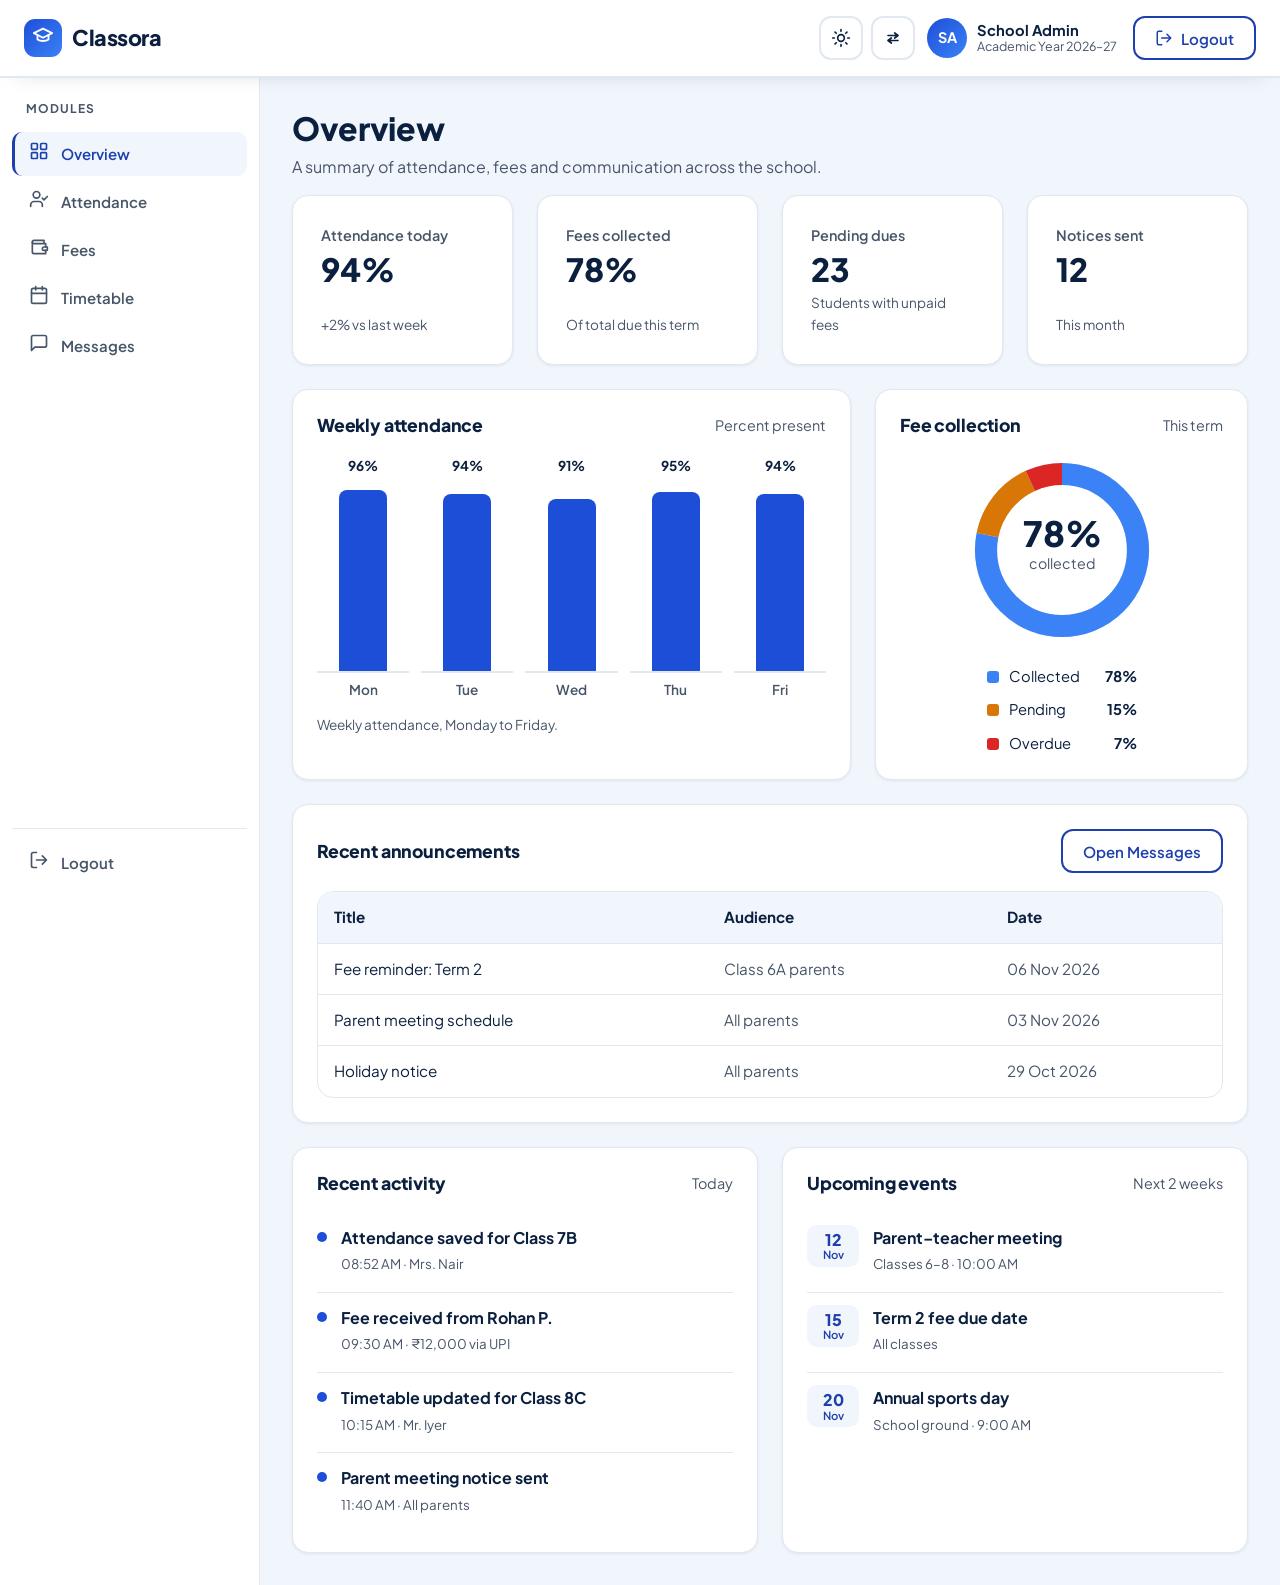
==== commit 6c9c6203: "first commit" ====
--- a/dashboard.html
+++ b/dashboard.html
@@ -24,8 +24,8 @@
     <div class="dash-nav">
       <a class="brand" href="index.html" aria-label="Classora home"><span class="brand-mark"><span data-icon="cap"></span></span><span class="brand-text">Classora</span></a>
       <div class="dash-actions">
-        <button type="button" class="icon-btn theme-toggle" data-theme-toggle><span data-icon="sun" data-icon-class="i-sun"></span><span data-icon="moon" data-icon-class="i-moon"></span></button>
-        <button type="button" class="icon-btn dir-toggle" data-dir-toggle aria-label="Toggle text direction" title="Toggle text direction"><span data-icon="rtl" data-icon-class="i-rtl"></span></button>
+        <button type="button" class="icon-btn theme-toggle" data-theme-toggle aria-label="Switch to dark mode" title="Switch to dark mode"><svg class="icon i-sun" viewBox="0 0 24 24" fill="none" stroke="currentColor" stroke-width="2" stroke-linecap="round" stroke-linejoin="round" aria-hidden="true" focusable="false"><circle cx="12" cy="12" r="4"/><path d="M12 2v2M12 20v2M4.9 4.9l1.4 1.4M17.7 17.7l1.4 1.4M2 12h2M20 12h2M4.9 19.1l1.4-1.4M17.7 6.3l1.4-1.4"/></svg><svg class="icon i-moon" viewBox="0 0 24 24" fill="none" stroke="currentColor" stroke-width="2" stroke-linecap="round" stroke-linejoin="round" aria-hidden="true" focusable="false"><path d="M21 12.8A9 9 0 1 1 11.2 3a7 7 0 0 0 9.8 9.8Z"/></svg></button>
+        <button type="button" class="icon-btn dir-toggle" data-dir-toggle aria-label="Toggle text direction" title="Toggle text direction"><svg class="icon i-rtl" viewBox="0 0 24 24" fill="none" stroke="currentColor" stroke-width="2" stroke-linecap="round" stroke-linejoin="round" aria-hidden="true" focusable="false"><path d="M6 9h12M14 6l4 3-4 3M18 15H6M10 12l-4 3 4 3"/></svg></button>
         <div class="profile" role="group" aria-label="Signed in as School Admin">
           <span class="avatar" aria-hidden="true">SA</span>
           <span class="profile-text"><strong>School Admin</strong><small>Academic Year 2026&ndash;27</small></span>
--- a/assets/css/style.css
+++ b/assets/css/style.css
@@ -106,15 +106,17 @@
 .icon-btn {
   display: inline-flex; align-items: center; justify-content: center;
   width: var(--btn-h); height: var(--btn-h); flex: none;
+  padding: 0; margin: 0; line-height: 0;
   border: 2px solid var(--border); background: var(--surface); color: var(--text);
   border-radius: var(--radius-sm); font-size: 13px; font-weight: 700;
   transition: border-color .2s, background-color .2s;
 }
 .icon-btn:hover { border-color: var(--primary-text); }
-.icon-btn .icon { width: 20px; height: 20px; }
-.theme-toggle .i-moon { display: none; }
-html[data-theme="dark"] .theme-toggle .i-sun { display: none; }
-html[data-theme="dark"] .theme-toggle .i-moon { display: block; }
+.icon-btn .icon { width: 20px; height: 20px; display: block; margin: auto; }
+.icon-btn > span { display: contents; }
+.theme-toggle .i-moon { display: none !important; }
+html[data-theme="dark"] .theme-toggle .i-sun { display: none !important; }
+html[data-theme="dark"] .theme-toggle .i-moon { display: block !important; }
 
 /* ---------- Header / navbar ---------- */
 .site-header {
